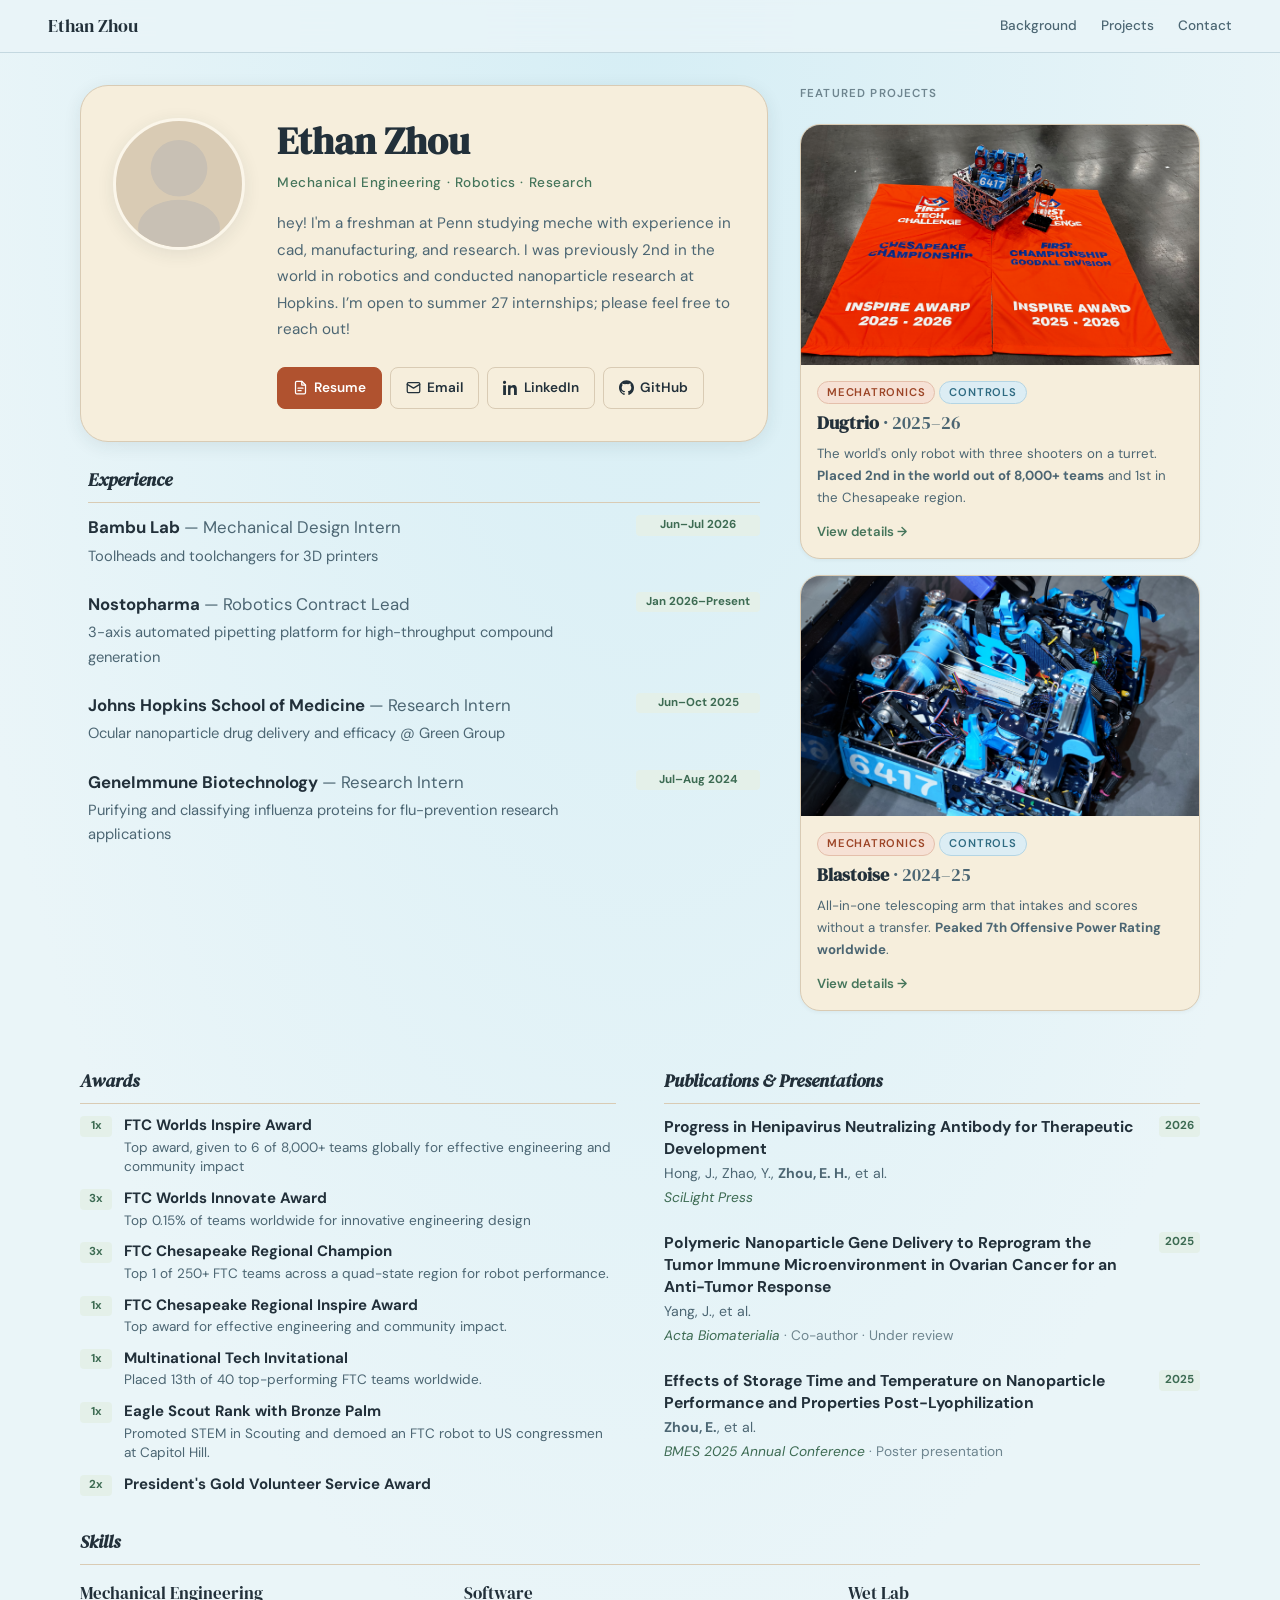
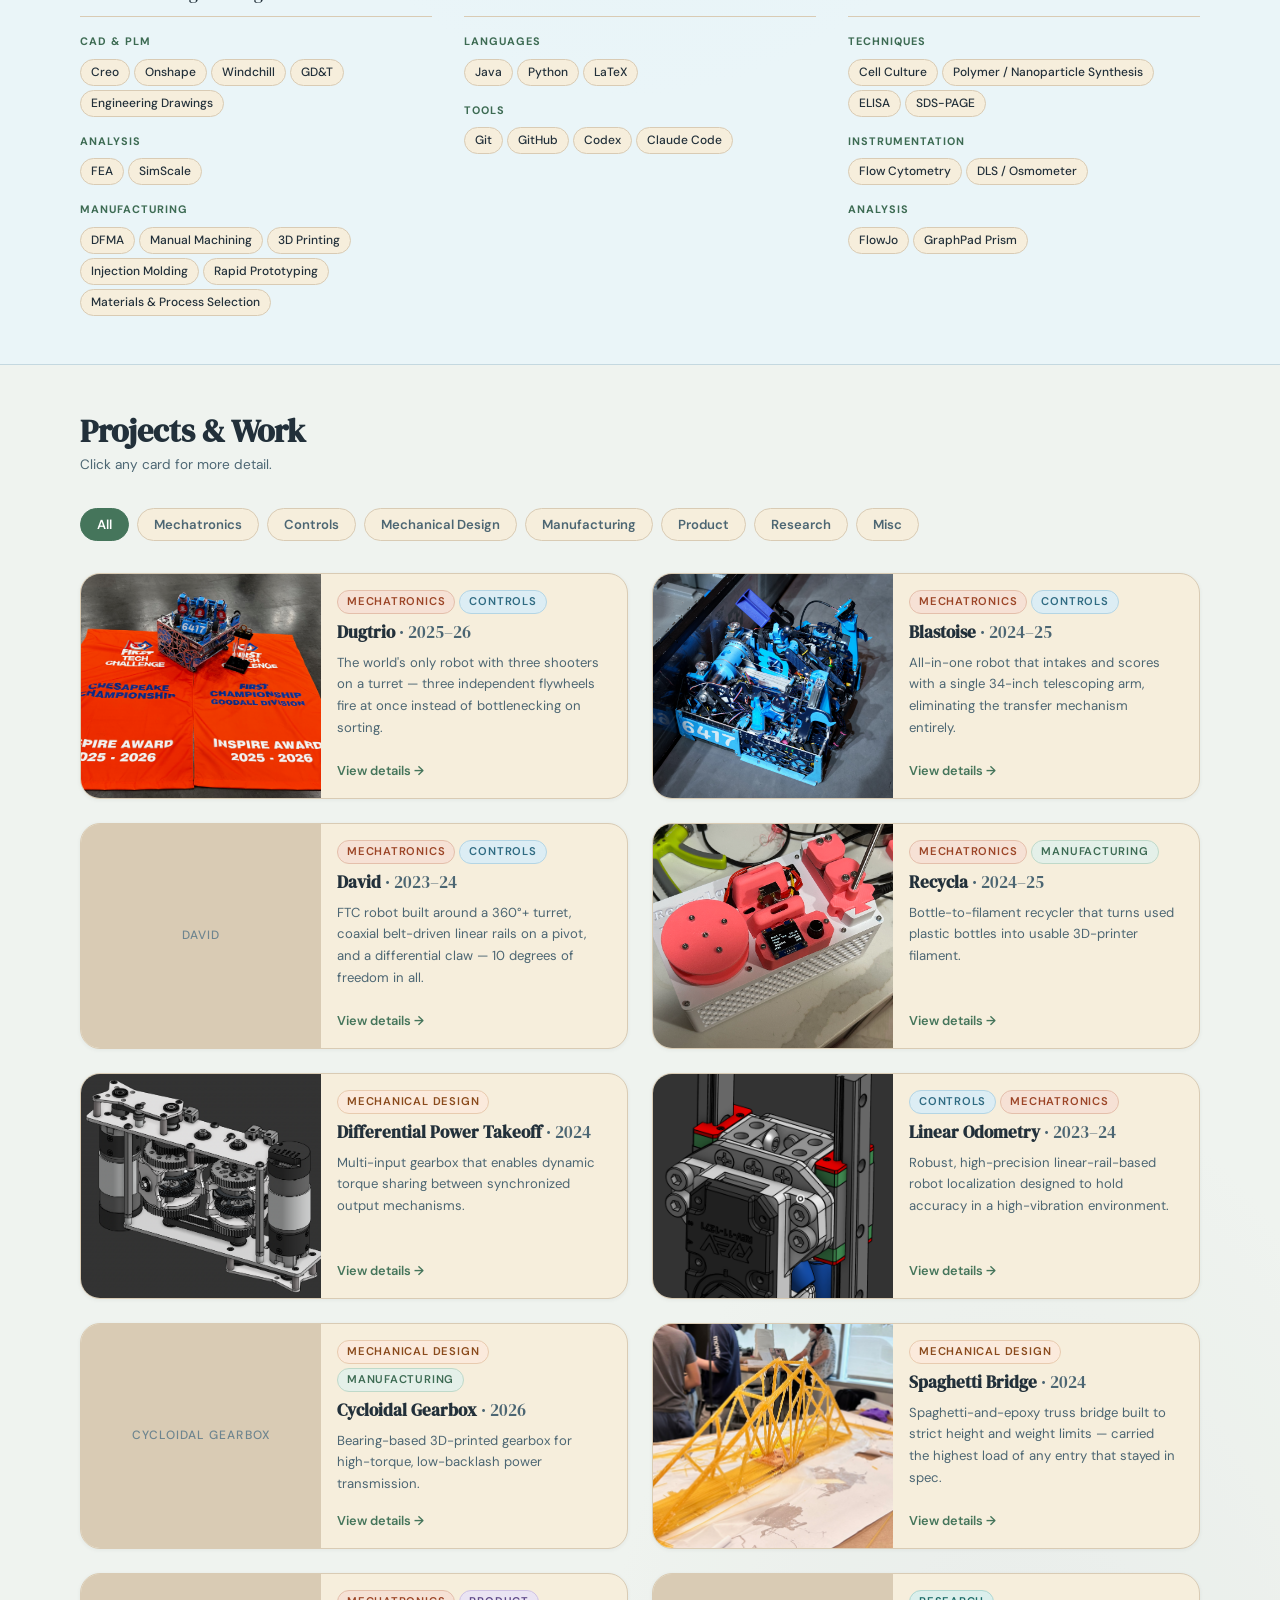
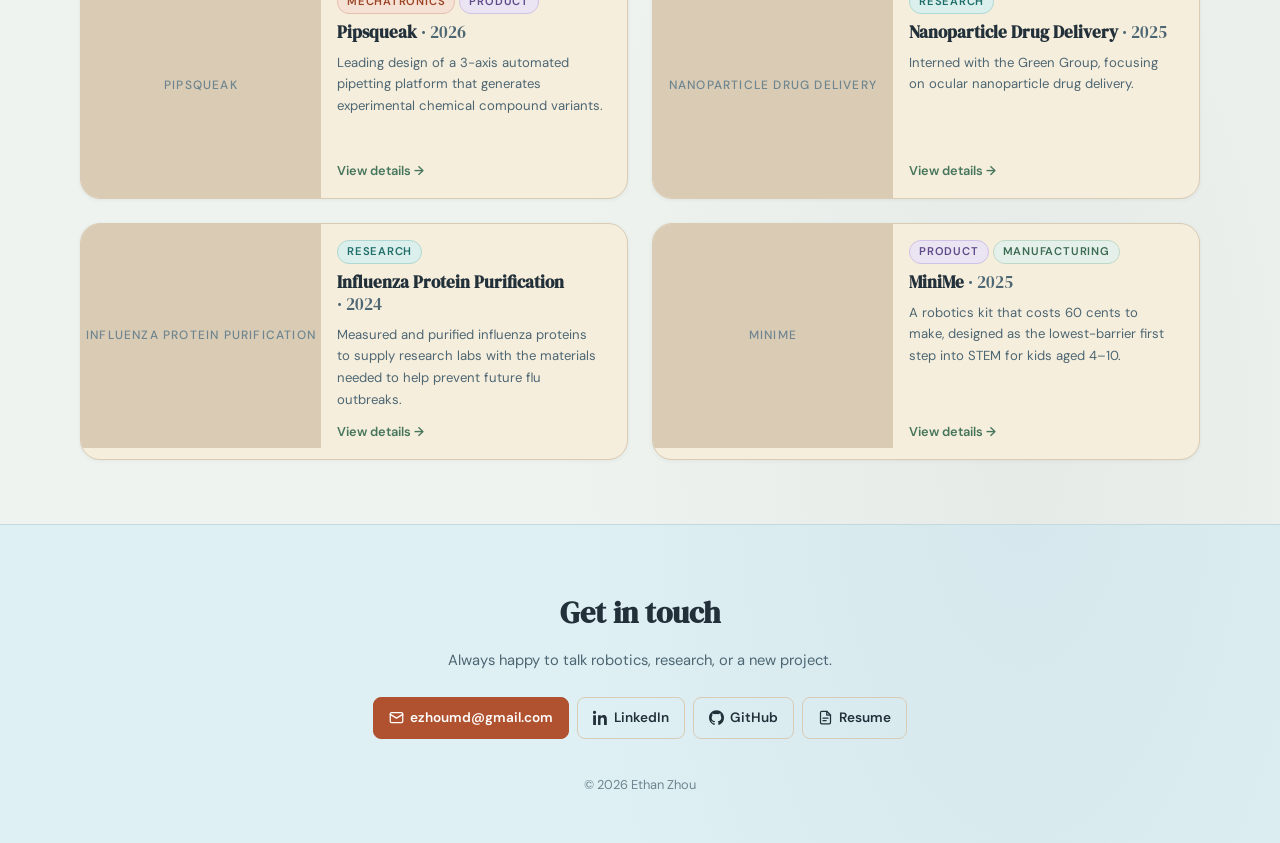
==== index.html @ 9bd72971 "personal description edit" ====
<!DOCTYPE html>
<html lang="en">
<head>
  <meta charset="UTF-8" />
  <meta name="viewport" content="width=device-width, initial-scale=1.0" />
  <title>Ethan Zhou — Portfolio</title>
  <meta name="description" content="Ethan Zhou — mechanical engineering student at the University of Pennsylvania, robotics builder, and biomedical researcher." />
  <link rel="icon" href="data:image/svg+xml,%3Csvg xmlns='http://www.w3.org/2000/svg' viewBox='0 0 64 64'%3E%3Crect width='64' height='64' rx='14' fill='%23B0522F'/%3E%3Ctext x='32' y='44' font-family='Georgia,serif' font-size='34' font-weight='bold' fill='%23F6EEDC' text-anchor='middle'%3EEZ%3C/text%3E%3C/svg%3E" />
  <link rel="preconnect" href="https://fonts.googleapis.com" />
  <link rel="preconnect" href="https://fonts.gstatic.com" crossorigin />
  <link href="https://fonts.googleapis.com/css2?family=DM+Serif+Display:ital@0;1&family=DM+Sans:ital,opsz,wght@0,9..40,300;0,9..40,400;0,9..40,500;0,9..40,600;1,9..40,300&display=swap" rel="stylesheet" />
  <!-- Bump ?v= when you change style.css so browsers don't serve a cached copy -->
  <link rel="stylesheet" href="style.css?v=27" />
</head>
<body>

  <!-- ============================================================
       SITE HEADER — minimal nav strip
  ============================================================ -->
  <header class="site-header">
    <span class="header-name">Ethan Zhou</span>
    <nav class="header-nav" aria-label="Page sections">
      <a href="#background">Background</a>
      <a href="#projects">Projects</a>
      <a href="#contact">Contact</a>
    </nav>
  </header>

  <main>

    <!-- ============================================================
         HERO — two-column: profile card (left) + featured projects (right)
    ============================================================ -->
    <section class="hero" aria-label="Introduction">
      <div class="hero-inner">

        <!-- LEFT: intro rectangle + experience, stacked -->
        <div class="hero-left">

        <aside class="profile-card" aria-label="Profile">

          <!-- Circular photo placeholder -->
          <div class="profile-photo" role="img" aria-label="Profile photo placeholder">
            <svg viewBox="0 0 80 80" fill="none" xmlns="http://www.w3.org/2000/svg" aria-hidden="true">
              <circle cx="40" cy="30" r="18" fill="#C8C0B4"/>
              <ellipse cx="40" cy="68" rx="26" ry="18" fill="#C8C0B4"/>
            </svg>
          </div>

          <div class="profile-text">
            <h1 class="profile-name">Ethan Zhou</h1>
            <p class="profile-subtitle">Mechanical Engineering &middot; Robotics &middot; Research</p>

            <p class="profile-bio">
              hey! I'm a freshman at Penn studying meche with experience in cad, manufacturing, and research. I was previously 2nd in the world in robotics and conducted nanoparticle research at Hopkins. I’m open to summer 27 internships; please feel free to reach out!            </p>

            <div class="profile-actions">
              <a href="https://drive.google.com/file/d/1UGFIzrJO-yFdmoAfzXMEZqvPG4AEAjJo/view?usp=sharing" target="_blank" rel="noopener" class="btn btn-primary"><svg class="btn-icon" viewBox="0 0 24 24" fill="none" stroke="currentColor" stroke-width="2" stroke-linecap="round" stroke-linejoin="round" aria-hidden="true"><path d="M14 2H6a2 2 0 0 0-2 2v16a2 2 0 0 0 2 2h12a2 2 0 0 0 2-2V8z"/><path d="M14 2v6h6"/><path d="M8 13h8M8 17h5"/></svg>Resume</a>
              <a href="mailto:ezhoumd@gmail.com" class="btn btn-outline"><svg class="btn-icon" viewBox="0 0 24 24" fill="none" stroke="currentColor" stroke-width="2" stroke-linecap="round" stroke-linejoin="round" aria-hidden="true"><rect x="2" y="4" width="20" height="16" rx="2"/><path d="m2 7 10 6 10-6"/></svg>Email</a>
              <a href="https://www.linkedin.com/in/ezhoumd/" target="_blank" rel="noopener" class="btn btn-outline"><svg class="btn-icon" viewBox="0 0 24 24" fill="currentColor" aria-hidden="true"><path d="M4.98 3.5A2.5 2.5 0 1 1 0 3.5a2.5 2.5 0 0 1 4.98 0ZM.24 8.25h4.5V24H.24V8.25Zm7.86 0h4.31v2.15h.06c.6-1.14 2.07-2.34 4.26-2.34 4.56 0 5.4 3 5.4 6.9V24h-4.5v-7.9c0-1.88-.03-4.3-2.62-4.3-2.62 0-3.02 2.05-3.02 4.16V24H8.1V8.25Z"/></svg>LinkedIn</a>
              <a href="https://github.com/ezhoumd" target="_blank" rel="noopener" class="btn btn-outline"><svg class="btn-icon" viewBox="0 0 24 24" fill="currentColor" aria-hidden="true"><path d="M12 .5C5.37.5 0 5.87 0 12.5c0 5.3 3.44 9.8 8.21 11.39.6.11.82-.26.82-.58 0-.29-.01-1.05-.02-2.06-3.34.72-4.04-1.61-4.04-1.61-.55-1.39-1.34-1.76-1.34-1.76-1.09-.75.08-.73.08-.73 1.2.09 1.84 1.24 1.84 1.24 1.07 1.83 2.81 1.3 3.5.99.11-.78.42-1.3.76-1.6-2.67-.3-5.47-1.33-5.47-5.93 0-1.31.47-2.38 1.24-3.22-.13-.3-.54-1.52.11-3.18 0 0 1.01-.32 3.3 1.23a11.5 11.5 0 0 1 6.01 0c2.29-1.55 3.3-1.23 3.3-1.23.65 1.66.24 2.88.12 3.18.77.84 1.23 1.91 1.23 3.22 0 4.61-2.8 5.62-5.48 5.92.43.37.81 1.1.81 2.22 0 1.6-.01 2.9-.01 3.29 0 .32.21.7.83.58A12 12 0 0 0 24 12.5C24 5.87 18.63.5 12 .5Z"/></svg>GitHub</a>
            </div>
          </div>

        </aside>

        <!-- Experience sits here so the column isn't left half-empty -->
        <div class="cred-block hero-experience">
          <h3 class="cred-heading">Experience</h3>
          <ul class="exp-list">

            <li>
              <div class="exp-main">
                <h4 class="exp-role"><strong>Bambu Lab</strong> &mdash; Mechanical Design Intern</h4>
                <p class="exp-desc">Toolheads and toolchangers for 3D printers</p>
              </div>
              <span class="cred-year exp-date">Jun&ndash;Jul 2026</span>
            </li>

            <li>
              <div class="exp-main">
                <h4 class="exp-role"><strong>Nostopharma</strong> &mdash; Robotics Contract Lead</h4>
                <p class="exp-desc">3-axis automated pipetting platform for high-throughput compound generation</p>
              </div>
              <span class="cred-year exp-date">Jan 2026&ndash;Present</span>
            </li>

            <li>
              <div class="exp-main">
                <h4 class="exp-role"><strong>Johns Hopkins School of Medicine</strong> &mdash; Research Intern</h4>
                <p class="exp-desc">Ocular nanoparticle drug delivery and efficacy @ Green Group</p>
              </div>
              <span class="cred-year exp-date">Jun&ndash;Oct 2025</span>
            </li>

            <li>
              <div class="exp-main">
                <h4 class="exp-role"><strong>GeneImmune Biotechnology</strong> &mdash; Research Intern</h4>
                <p class="exp-desc">Purifying and classifying influenza proteins for flu-prevention research applications</p>
              </div>
              <span class="cred-year exp-date">Jul&ndash;Aug 2024</span>
            </li>

          </ul>
        </div>

        </div><!-- /hero-left -->

        <!-- RIGHT: two featured projects, stacked -->
        <section class="featured-projects" aria-labelledby="featured-heading">
          <h2 class="section-eyebrow" id="featured-heading">Featured Projects</h2>

          <div class="featured-grid">

            <a class="featured-card" href="dugtrio/">
              <div class="fcard-img-wrap">
                <img src="images/DUGTRIO.png" alt="Dugtrio robot">
              </div>
              <div class="fcard-body">
                <div class="fcard-tags">
                  <span class="tag tag--mechatronics">Mechatronics</span>
                  <span class="tag tag--controls">Controls</span>
                </div>
                <h3 class="fcard-title">Dugtrio <span class="fcard-year">&middot; 2025&ndash;26</span></h3>
                <p class="fcard-desc">The world's only robot with three shooters on a turret. <strong>Placed 2nd in the world out of 8,000+ teams</strong> and 1st in the Chesapeake region.</p>
                <span class="fcard-link">View details &rarr;</span>
              </div>
            </a>

            <a class="featured-card" href="blastoise/">
              <div class="fcard-img-wrap">
                <img src="images/BLASTOISE_MTI.jpg" alt="Blastoise robot">
              </div>
              <div class="fcard-body">
                <div class="fcard-tags">
                  <span class="tag tag--mechatronics">Mechatronics</span>
                  <span class="tag tag--controls">Controls</span>
                </div>
                <h3 class="fcard-title">Blastoise <span class="fcard-year">&middot; 2024&ndash;25</span></h3>
                <p class="fcard-desc">All-in-one telescoping arm that intakes and scores without a transfer. <strong>Peaked 7th Offensive Power Rating worldwide</strong>.</p>
                <span class="fcard-link">View details &rarr;</span>
              </div>
            </a>

          </div><!-- /featured-grid -->
        </section>

      </div><!-- /hero-inner -->
    </section>

    <!-- ============================================================
         CREDENTIALS — education / experience / awards / publications / skills
    ============================================================ -->
    <section class="credentials" id="background" aria-labelledby="background-heading">
      <h2 class="visually-hidden" id="background-heading">Background</h2>

      <div class="credentials-grid">

        <!-- Awards -->
        <div class="cred-block">
          <h3 class="cred-heading">Awards</h3>
          <ul class="award-list">

            <li>
              <span class="cred-year award-count">1x</span>
              <div class="award-main">
                <h4 class="award-name">FTC Worlds Inspire Award</h4>
                <p class="award-desc">Top award, given to 6 of 8,000+ teams globally for effective engineering and community impact</p>
              </div>
            </li>

            <li>
              <span class="cred-year award-count">3x</span>
              <div class="award-main">
                <h4 class="award-name">FTC Worlds Innovate Award</h4>
                <p class="award-desc">Top 0.15% of teams worldwide for innovative engineering design</p>
              </div>
            </li>

            <li>
              <span class="cred-year award-count">3x</span>
              <div class="award-main">
                <h4 class="award-name">FTC Chesapeake Regional Champion</h4>
                <p class="award-desc">Top 1 of 250+ FTC teams across a quad-state region for robot performance.</p>
              </div>
            </li>

            <li>
              <span class="cred-year award-count">1x</span>
              <div class="award-main">
                <h4 class="award-name">FTC Chesapeake Regional Inspire Award</h4>
                <p class="award-desc">Top award for effective engineering and community impact.</p>
              </div>
            </li>

            <li>
              <span class="cred-year award-count">1x</span>
              <div class="award-main">
                <h4 class="award-name">Multinational Tech Invitational</h4>
                <p class="award-desc">Placed 13th of 40 top-performing FTC teams worldwide.</p>
              </div>
            </li>

            <li>
              <span class="cred-year award-count">1x</span>
              <div class="award-main">
                <h4 class="award-name">Eagle Scout Rank with Bronze Palm</h4>
                <p class="award-desc">Promoted STEM in Scouting and demoed an FTC robot to US congressmen at Capitol Hill.</p>
              </div>
            </li>

            <li>
              <span class="cred-year award-count">2x</span>
              <div class="award-main">
                <h4 class="award-name">President's Gold Volunteer Service Award</h4>
              </div>
            </li>

          </ul>
        </div>

        <!-- Publications
             ↓↓↓ To link a publication, paste your Google Drive (or DOI) URL
             inside the quotes of that item's data-link="" attribute. The title
             becomes the link. Leave it empty and it renders as plain text. ↓↓↓ -->
        <div class="cred-block">
          <h3 class="cred-heading">Publications &amp; Presentations</h3>
          <ul class="pub-list">

            <li data-link="">
              <div class="pub-main">
                <h4 class="pub-title">Progress in Henipavirus Neutralizing Antibody for Therapeutic Development</h4>
                <p class="pub-authors">Hong, J., Zhao, Y., <strong>Zhou, E. H.</strong>, et al.</p>
                <p class="pub-venue">SciLight Press</p>
              </div>
              <span class="cred-year pub-date">2026</span>
            </li>

            <li data-link="">
              <div class="pub-main">
                <h4 class="pub-title">Polymeric Nanoparticle Gene Delivery to Reprogram the Tumor Immune Microenvironment in Ovarian Cancer for an Anti-Tumor Response</h4>
                <p class="pub-authors">Yang, J., et al.</p>
                <p class="pub-venue">Acta Biomaterialia <span class="pub-status">&middot; Co-author &middot; Under review</span></p>
              </div>
              <span class="cred-year pub-date">2025</span>
            </li>

            <li data-link="">
              <div class="pub-main">
                <h4 class="pub-title">Effects of Storage Time and Temperature on Nanoparticle Performance and Properties Post-Lyophilization</h4>
                <p class="pub-authors"><strong>Zhou, E.</strong>, et al.</p>
                <p class="pub-venue">BMES 2025 Annual Conference <span class="pub-status">&middot; Poster presentation</span></p>
              </div>
              <span class="cred-year pub-date">2025</span>
            </li>

          </ul>
        </div>

      </div><!-- /credentials-grid -->

      <!-- Skills — full-width band so each domain gets room for subsections -->
      <div class="skills-block">
        <h3 class="cred-heading">Skills</h3>

        <div class="skills-domains">

          <div class="skill-domain">
            <span class="skill-domain-label">Mechanical Engineering</span>

            <div class="skill-sub">
              <span class="skill-sub-label">CAD &amp; PLM</span>
              <div class="skill-chips">
                <span class="chip">Creo</span>
                <span class="chip">Onshape</span>
                <span class="chip">Windchill</span>
                <span class="chip">GD&amp;T</span>
                <span class="chip">Engineering Drawings</span>
              </div>
            </div>

            <div class="skill-sub">
              <span class="skill-sub-label">Analysis</span>
              <div class="skill-chips">
                <span class="chip">FEA</span>
                <span class="chip">SimScale</span>
              </div>
            </div>

            <div class="skill-sub">
              <span class="skill-sub-label">Manufacturing</span>
              <div class="skill-chips">
                <span class="chip">DFMA</span>
                <span class="chip">Manual Machining</span>
                <span class="chip">3D Printing</span>
                <span class="chip">Injection Molding</span>
                <span class="chip">Rapid Prototyping</span>
                <span class="chip">Materials &amp; Process Selection</span>
              </div>
            </div>
          </div>

          <div class="skill-domain">
            <span class="skill-domain-label">Software</span>

            <div class="skill-sub">
              <span class="skill-sub-label">Languages</span>
              <div class="skill-chips">
                <span class="chip">Java</span>
                <span class="chip">Python</span>
                <span class="chip">LaTeX</span>
              </div>
            </div>

            <div class="skill-sub">
              <span class="skill-sub-label">Tools</span>
              <div class="skill-chips">
                <span class="chip">Git</span>
                <span class="chip">GitHub</span>
                <span class="chip">Codex</span>
                <span class="chip">Claude Code</span>
              </div>
            </div>
          </div>

          <div class="skill-domain">
            <span class="skill-domain-label">Wet Lab</span>

            <div class="skill-sub">
              <span class="skill-sub-label">Techniques</span>
              <div class="skill-chips">
                <span class="chip">Cell Culture</span>
                <span class="chip">Polymer / Nanoparticle Synthesis</span>
                <span class="chip">ELISA</span>
                <span class="chip">SDS-PAGE</span>
              </div>
            </div>

            <div class="skill-sub">
              <span class="skill-sub-label">Instrumentation</span>
              <div class="skill-chips">
                <span class="chip">Flow Cytometry</span>
                <span class="chip">DLS / Osmometer</span>
              </div>
            </div>

            <div class="skill-sub">
              <span class="skill-sub-label">Analysis</span>
              <div class="skill-chips">
                <span class="chip">FlowJo</span>
                <span class="chip">GraphPad Prism</span>
              </div>
            </div>
          </div>

        </div>
      </div>
    </section>

    <!-- ============================================================
         PROJECTS SECTION — filterable grid; each card opens a modal
    ============================================================ -->
    <section class="projects-section" id="projects" aria-labelledby="projects-heading">
      <div class="projects-header">
        <div>
          <h2 class="section-title" id="projects-heading">Projects &amp; Work</h2>
          <p class="section-sub">Click any card for more detail.</p>
        </div>

      </div>

      <!-- Filter pills — all categories visible in one line -->
      <div class="filter-bar" id="filter-bar" role="group" aria-label="Filter projects by category">
        <button type="button" class="filter-pill is-active" data-filter="all">All</button>
        <button type="button" class="filter-pill" data-filter="mechatronics">Mechatronics</button>
        <button type="button" class="filter-pill" data-filter="controls">Controls</button>
        <button type="button" class="filter-pill" data-filter="mechanical">Mechanical Design</button>
        <button type="button" class="filter-pill" data-filter="manufacturing">Manufacturing</button>
        <button type="button" class="filter-pill" data-filter="product">Product</button>
        <button type="button" class="filter-pill" data-filter="research">Research</button>
        <button type="button" class="filter-pill" data-filter="misc">Misc</button>
      </div>

      <!-- Project card grid — cards are generated from the PROJECTS
           config in the script below, so links live in one place. -->
      <div class="projects-grid" id="projects-grid"></div>

      <!-- Empty state (shown when filter has no results) -->
      <p class="projects-empty" id="projects-empty" hidden>No projects in this category yet.</p>

    </section>

  </main>

  <!-- ============================================================
       SITE FOOTER — doubles as the Contact target
  ============================================================ -->
  <footer class="site-footer" id="contact">
    <div class="footer-inner">
      <h2 class="footer-heading">Get in touch</h2>
      <p class="footer-note">Always happy to talk robotics, research, or a new project.</p>

      <div class="footer-links">
        <a href="mailto:ezhoumd@gmail.com" class="btn btn-primary"><svg class="btn-icon" viewBox="0 0 24 24" fill="none" stroke="currentColor" stroke-width="2" stroke-linecap="round" stroke-linejoin="round" aria-hidden="true"><rect x="2" y="4" width="20" height="16" rx="2"/><path d="m2 7 10 6 10-6"/></svg>ezhoumd@gmail.com</a>
        <a href="https://www.linkedin.com/in/ezhoumd/" target="_blank" rel="noopener" class="btn btn-outline"><svg class="btn-icon" viewBox="0 0 24 24" fill="currentColor" aria-hidden="true"><path d="M4.98 3.5A2.5 2.5 0 1 1 0 3.5a2.5 2.5 0 0 1 4.98 0ZM.24 8.25h4.5V24H.24V8.25Zm7.86 0h4.31v2.15h.06c.6-1.14 2.07-2.34 4.26-2.34 4.56 0 5.4 3 5.4 6.9V24h-4.5v-7.9c0-1.88-.03-4.3-2.62-4.3-2.62 0-3.02 2.05-3.02 4.16V24H8.1V8.25Z"/></svg>LinkedIn</a>
        <a href="https://github.com/ezhoumd" target="_blank" rel="noopener" class="btn btn-outline"><svg class="btn-icon" viewBox="0 0 24 24" fill="currentColor" aria-hidden="true"><path d="M12 .5C5.37.5 0 5.87 0 12.5c0 5.3 3.44 9.8 8.21 11.39.6.11.82-.26.82-.58 0-.29-.01-1.05-.02-2.06-3.34.72-4.04-1.61-4.04-1.61-.55-1.39-1.34-1.76-1.34-1.76-1.09-.75.08-.73.08-.73 1.2.09 1.84 1.24 1.84 1.24 1.07 1.83 2.81 1.3 3.5.99.11-.78.42-1.3.76-1.6-2.67-.3-5.47-1.33-5.47-5.93 0-1.31.47-2.38 1.24-3.22-.13-.3-.54-1.52.11-3.18 0 0 1.01-.32 3.3 1.23a11.5 11.5 0 0 1 6.01 0c2.29-1.55 3.3-1.23 3.3-1.23.65 1.66.24 2.88.12 3.18.77.84 1.23 1.91 1.23 3.22 0 4.61-2.8 5.62-5.48 5.92.43.37.81 1.1.81 2.22 0 1.6-.01 2.9-.01 3.29 0 .32.21.7.83.58A12 12 0 0 0 24 12.5C24 5.87 18.63.5 12 .5Z"/></svg>GitHub</a>
        <a href="https://drive.google.com/file/d/1UGFIzrJO-yFdmoAfzXMEZqvPG4AEAjJo/view?usp=sharing" target="_blank" rel="noopener" class="btn btn-outline"><svg class="btn-icon" viewBox="0 0 24 24" fill="none" stroke="currentColor" stroke-width="2" stroke-linecap="round" stroke-linejoin="round" aria-hidden="true"><path d="M14 2H6a2 2 0 0 0-2 2v16a2 2 0 0 0 2 2h12a2 2 0 0 0 2-2V8z"/><path d="M14 2v6h6"/><path d="M8 13h8M8 17h5"/></svg>Resume</a>
      </div>

      <p class="footer-copy">&copy; <span id="year"></span> Ethan Zhou</p>
    </div>
  </footer>

  <script src="projects.js"></script>
  <script>
  // PROJECTS lives in projects.js so build.js can share it.

  /* ================================================================
     Everything below is wiring — no need to edit.
  ================================================================ */

  // --- Auto-update copyright year ---
  document.getElementById('year').textContent = new Date().getFullYear();

  // --- Build the project grid from PROJECTS ---
  const grid = document.getElementById('projects-grid');

  grid.innerHTML = PROJECTS.map(p => `
    <a class="project-card" href="${p.id}/" data-category="${p.cats.join(' ')}">
      <div class="pcard-img-wrap">
        ${p.img
          ? `<img src="${p.img}" alt="${p.title}">`
          : `<div class="img-placeholder"><span class="img-placeholder-label">${p.title}</span></div>`}
      </div>
      <div class="pcard-body">
        <div class="pcard-tags">
          ${p.tags.map(([label, cls]) => `<span class="tag tag--${cls}">${label}</span>`).join('')}
        </div>
        <h3 class="pcard-title">${p.title}${p.year ? ` <span class="pcard-year">· ${p.year}</span>` : ''}</h3>
        <p class="pcard-desc">${p.blurb || p.summary}</p>
        <span class="pcard-link">View details →</span>
      </div>
    </a>
  `).join('');

  // --- Project filter pills (a card can sit in several categories) ---
  const filterBar = document.getElementById('filter-bar');
  const empty     = document.getElementById('projects-empty');

  function applyFilter(val) {
    let visible = 0;

    document.querySelectorAll('.project-card').forEach(card => {
      const cats = (card.dataset.category || '').split(/\s+/);
      const matches = val === 'all' || cats.includes(val);
      card.hidden = !matches;
      if (matches) visible++;
    });

    empty.hidden = visible > 0;

    filterBar.querySelectorAll('.filter-pill').forEach(btn => {
      const on = btn.dataset.filter === val;
      btn.classList.toggle('is-active', on);
      btn.setAttribute('aria-pressed', on);
    });
  }

  filterBar.addEventListener('click', e => {
    const btn = e.target.closest('.filter-pill');
    if (btn) applyFilter(btn.dataset.filter);
  });

  applyFilter('all');

  // --- Publication links: the title becomes a link once data-link is filled ---
  document.querySelectorAll('.pub-list li[data-link]').forEach(li => {
    const url = (li.dataset.link || '').trim();
    if (!url) return;

    const title = li.querySelector('.pub-title');
    if (!title) return;

    const a = document.createElement('a');
    a.href = url;
    a.target = '_blank';
    a.rel = 'noopener';
    a.className = 'pub-link';
    a.innerHTML = title.innerHTML + ' <span class="pub-arrow">↗</span>';

    title.innerHTML = '';
    title.appendChild(a);
  });
  </script>

</body>
</html>
---- style.css ----
/* ================================================================
   PERSONAL PORTFOLIO — style.css
   
   Design tokens, then component styles in page order:
   1. Reset & base
   2. Tokens (colors, type, space)
   3. Utility
   4. Header
   5. Hero (intro rectangle + stacked featured)
   6. Credentials row
   7. Skills block
   8. Projects section
   9. Footer
   10. Responsive
================================================================ */


/* ================================================================
   1. RESET & BASE
================================================================ */
*, *::before, *::after {
  box-sizing: border-box;
  margin: 0;
  padding: 0;
}

html {
  font-size: 16px;
  scroll-behavior: smooth;
  -webkit-font-smoothing: antialiased;
  -moz-osx-font-smoothing: grayscale;
}

body {
  font-family: var(--font-sans);
  /* Soft radial gradient: slightly richer blue at center-top, fading to a cooler edge */
  background-color: var(--page);
  background-image:
    radial-gradient(ellipse 80% 60% at 50% 0%, #D6EEF5 0%, transparent 70%),
    radial-gradient(ellipse 60% 40% at 80% 90%, #DDE8ED 0%, transparent 60%);
  color: var(--text);
  line-height: 1.6;
  min-height: 100vh;
}

img {
  display: block;
  max-width: 100%;
}

ul {
  list-style: none;
}

a {
  color: inherit;
  text-decoration: none;
}


/* ================================================================
   2. DESIGN TOKENS
================================================================ */
:root {
  /* --- Palette --- */
  --page:        #EAF5F8;   /* light sky-blue page background */
  --card:        #F6EEDC;   /* warm cream cards */
  --card-soft:   #FBF6EA;   /* softer cream — hover / inner surfaces */
  --border:      #D9CBB4;   /* muted warm border */
  --border-blue: #C4D8E0;   /* muted blue-gray border for page-level dividers */

  /* Text — deepened so body copy clears WCAG AA on both page and card */
  --text:        #22303A;   /* primary text — 12.2:1 on page */
  --muted:       #4C6673;   /* secondary text — 5.5:1 on page, 5.3:1 on card */
  --muted-light: #6E858F;   /* labels, placeholders — 3.5:1 */

  /* Sage — accents. `sage` is for fills, `sage-dark` for text on pale fills. */
  --sage:        #45755B;   /* fill (white text passes at 5.3:1) */
  --sage-pale:   #E4F0E9;   /* pale fill behind sage text */
  --sage-dark:   #3D6B53;   /* text on sage-pale — 5.2:1 */

  /* Clay — primary buttons and badges */
  --clay:        #B0522F;   /* fill (white text passes at 5.1:1) */
  --clay-dark:   #90411F;   /* hover */
  --clay-pale:   #F6E1D5;   /* pale fill behind clay text */
  --clay-text:   #9C4527;   /* text on clay-pale — 5.1:1 */

  /* Sky — secondary accent */
  --sky:         #7FB4C8;
  --sky-pale:    #DCEDF4;   /* pale fill behind sky text */
  --sky-dark:    #2F6B82;   /* text on sky-pale — 4.9:1 */

  /* --- Typography --- */
  --font-display: 'DM Serif Display', Georgia, serif;
  --font-sans:    'DM Sans', system-ui, sans-serif;

  /* --- Space scale --- */
  --s1:  4px;
  --s2:  8px;
  --s3:  12px;
  --s4:  16px;
  --s5:  24px;
  --s6:  32px;
  --s7:  48px;
  --s8:  64px;
  --s9:  96px;

  /* --- Layout --- */
  --max-width:    1120px;
  --page-gutter:  clamp(16px, 4vw, 48px);

  /* --- Shape --- */
  --radius-sm:  8px;
  --radius-md:  14px;
  --radius-lg:  20px;
  --radius-xl:  28px;

  /* --- Shadow (warm-tinted — avoids cold blue shadows on cream cards) --- */
  --shadow-sm:  0 1px 4px rgba(38, 50, 56, 0.06);
  --shadow-md:  0 4px 18px rgba(38, 50, 56, 0.09);
  --shadow-lg:  0 8px 36px rgba(38, 50, 56, 0.12);
  --shadow-warm: 0 4px 20px rgba(199, 101, 62, 0.10); /* clay-tinted for card hover */

  /* --- Transition --- */
  --ease: 0.22s ease;
}


/* ================================================================
   3. UTILITY
================================================================ */

/* Visually hidden but accessible to screen readers */
.visually-hidden {
  position: absolute;
  width: 1px;
  height: 1px;
  padding: 0;
  margin: -1px;
  overflow: hidden;
  clip: rect(0,0,0,0);
  white-space: nowrap;
  border: 0;
}

/* Shared image placeholder block */
.img-placeholder {
  width: 100%;
  height: 100%;
  background: var(--border);
  display: flex;
  align-items: center;
  justify-content: center;
}

/* Real project images fill their fixed-height wrappers cleanly */
.fcard-img-wrap img,
.pcard-img-wrap img,
.modal-media img {
  width: 100%;
  height: 100%;
  object-fit: cover;
  transition: transform 0.4s ease;
}

.featured-card:hover .fcard-img-wrap img,
.project-card:hover .pcard-img-wrap img {
  transform: scale(1.04);
}

.img-placeholder-label {
  font-size: 0.75rem;
  font-weight: 500;
  color: var(--muted-light);
  text-transform: uppercase;
  letter-spacing: 0.1em;
}

/* Base tag style */
.tag {
  display: inline-block;
  font-size: 0.7rem;
  font-weight: 600;
  text-transform: uppercase;
  letter-spacing: 0.07em;
  padding: 2px 9px;
  border-radius: 20px;
  border: 1px solid transparent;
  background: var(--sage-pale);
  color: var(--sage-dark);
}

/* Category tag colors. Pale fills sit very close to the cream card in
   luminance, so each carries a matching border to stay legible as a chip.
   Every pairing below clears 4.9:1 text contrast. */
.tag--mechatronics  { background: var(--clay-pale); color: var(--clay-text); border-color: #E4BFAB; }
.tag--controls      { background: var(--sky-pale);  color: var(--sky-dark);  border-color: #B4D5E4; }
.tag--mechanical    { background: #FBEADC;          color: #8A4A1C;          border-color: #E8CBAF; }
.tag--manufacturing { background: var(--sage-pale); color: var(--sage-dark); border-color: #BFD9C9; }
.tag--product       { background: #EAE4F3;          color: #5F4A8A;          border-color: #CFC2E4; }
.tag--research      { background: #DBEFEC;          color: #1F6E6A;          border-color: #AFD8D2; }
.tag--misc          { background: #E6ECEF;          color: #55666E;          border-color: #C7D4DA; }

/* --- Buttons --- */
.btn-icon {
  width: 15px;
  height: 15px;
  flex-shrink: 0;
}

.btn {
  display: inline-flex;
  align-items: center;
  justify-content: center;
  gap: 6px;
  font-family: var(--font-sans);
  font-size: 0.85rem;
  font-weight: 600;
  padding: 9px 15px;
  border-radius: var(--radius-sm);
  border: 1.5px solid transparent;
  cursor: pointer;
  white-space: nowrap;
  transition: background var(--ease), color var(--ease), border-color var(--ease),
              transform var(--ease), box-shadow var(--ease);
  text-decoration: none;
}

/* Primary: warm clay/orange */
.btn-primary {
  background: var(--clay);
  color: #fff;
  border-color: var(--clay);
}

.btn-primary:hover,
.btn-primary:focus-visible {
  background: var(--clay-dark);
  border-color: var(--clay-dark);
  box-shadow: 0 4px 14px rgba(199, 101, 62, 0.28);
  transform: translateY(-1px);
}

/* Outline: cream border, hovers to card-soft with sage text */
.btn-outline {
  background: transparent;
  color: var(--text);
  border-color: var(--border);
}

.btn-outline:hover,
.btn-outline:focus-visible {
  background: var(--card-soft);
  border-color: var(--sage);
  color: var(--sage-dark);
  transform: translateY(-1px);
}

/* Accessibility focus ring */
:focus-visible {
  outline: 2px solid var(--sage);
  outline-offset: 3px;
  border-radius: 4px;
}


/* ================================================================
   4. SITE HEADER
================================================================ */

/* Frosted header — picks up the page's blue, not cream */
.site-header {
  position: sticky;
  top: 0;
  z-index: 100;
  background: rgba(234, 245, 248, 0.82);
  backdrop-filter: blur(14px);
  -webkit-backdrop-filter: blur(14px);
  border-bottom: 1px solid var(--border-blue);
  padding: var(--s3) var(--page-gutter);
  display: flex;
  align-items: center;
  justify-content: space-between;
  gap: var(--s5);
}

.header-name {
  font-family: var(--font-display);
  font-size: 1.1rem;
  color: var(--text);
  white-space: nowrap;
}

.header-nav {
  display: flex;
  gap: var(--s5);
  flex-wrap: wrap;
}

.header-nav a {
  font-size: 0.85rem;
  font-weight: 500;
  color: var(--muted);
  transition: color var(--ease);
}

.header-nav a:hover {
  color: var(--sage);
}


/* ================================================================
   5. HERO — two-column layout
================================================================ */

.hero {
  padding: var(--s6) var(--page-gutter) var(--s5);
}

.hero-inner {
  max-width: var(--max-width);
  margin: 0 auto;
  display: grid;
  grid-template-columns: minmax(0, 1fr) 400px;
  gap: var(--s6);
  align-items: start;
}

/* Left column: intro rectangle with Experience beneath it, so the column
   fills instead of leaving a tall gap next to the featured stack. */
.hero-left {
  display: flex;
  flex-direction: column;
  gap: var(--s5);
  min-width: 0;
}

.hero-experience {
  padding: 0 var(--s2);
}

/* Experience entries: company + role lead, date pushed to the right so the
   role is what the eye lands on first. */
.exp-list {
  display: flex;
  flex-direction: column;
  gap: var(--s5);
}

.exp-list li {
  display: flex;
  align-items: flex-start;
  justify-content: space-between;
  gap: var(--s4);
}

.exp-main {
  min-width: 0;
}

.exp-role {
  font-size: 1.05rem;
  font-weight: 400;
  color: var(--muted);
  line-height: 1.45;
}

.exp-role strong {
  font-weight: 700;
  color: var(--text);
}

.exp-desc {
  margin-top: var(--s1);
  font-size: 0.92rem;
  color: var(--muted);
  line-height: 1.65;
  max-width: 58ch;
}

.exp-date {
  flex-shrink: 0;
  min-width: 124px;
  text-align: center;
}

/* --- Intro rectangle (left) — wide and flat, photo beside the text --- */
.profile-card {
  background: var(--card);
  border: 1px solid var(--border);
  border-radius: var(--radius-xl);
  padding: var(--s6);
  display: flex;
  flex-direction: row;
  align-items: flex-start;
  text-align: left;
  gap: var(--s6);
  box-shadow: var(--shadow-md);
}

.profile-text {
  display: flex;
  flex-direction: column;
  gap: var(--s2);
  min-width: 0;
}

/* Circular profile photo placeholder */
.profile-photo {
  width: 132px;
  height: 132px;
  border-radius: 50%;
  overflow: hidden;
  background: var(--border);
  border: 3px solid var(--card-soft);
  box-shadow: var(--shadow-md);
  flex-shrink: 0;
}

.profile-photo svg {
  width: 100%;
  height: 100%;
}

.profile-name {
  font-family: var(--font-display);
  font-size: 2.4rem;
  line-height: 1.2;
  color: var(--text);
}

.profile-subtitle {
  font-size: 0.85rem;
  font-weight: 500;
  color: var(--sage);
  letter-spacing: 0.04em;
}

.profile-bio {
  font-size: 0.95rem;
  color: var(--muted);
  line-height: 1.75;
  margin-top: var(--s2);
  max-width: 62ch;
}

.profile-actions {
  display: flex;
  flex-wrap: wrap;
  gap: var(--s2);
  justify-content: flex-start;
  margin-top: var(--s4);
}


/* --- Featured Projects (right) --- */
.featured-projects {
  display: flex;
  flex-direction: column;
  gap: var(--s4);
}

.section-eyebrow {
  font-size: 0.72rem;
  font-weight: 600;
  text-transform: uppercase;
  letter-spacing: 0.1em;
  color: var(--muted-light);
  margin-bottom: var(--s1);
}

.featured-grid {
  display: flex;
  flex-direction: column;
  gap: var(--s4);
}

/* Shared featured card styles — cream on blue background */
.featured-card {
  background: var(--card);
  border: 1px solid var(--border);
  border-radius: var(--radius-lg);
  overflow: hidden;
  box-shadow: var(--shadow-sm);
  display: flex;
  flex-direction: column;
  cursor: pointer;
  transition: box-shadow var(--ease), transform var(--ease), border-color var(--ease), background var(--ease);
}

.featured-card:hover,
.featured-card:focus-visible {
  box-shadow: var(--shadow-warm);
  transform: scale(1.01);
  border-color: var(--sage);
  background: var(--card-soft);
}

.fcard-img-wrap {
  height:240px;
  overflow: hidden;
}

.fcard-img-wrap {
  position: relative;
  height: 240px;
  overflow: hidden;
}

.fcard-img-wrap .img-placeholder {
  transition: transform 0.3s ease;
}

.featured-card:hover .fcard-img-wrap .img-placeholder {
  transform: scale(1.01);
}

.fcard-body {
  padding: var(--s4) var(--s4) var(--s4);
  display: flex;
  flex-direction: column;
  gap: var(--s2);
  flex: 1;
}

.fcard-tags {
  display: flex;
  gap: var(--s1);
  flex-wrap: wrap;
}

.fcard-title {
  font-family: var(--font-display);
  font-size: 1.1rem;
  color: var(--text);
  line-height: 1.3;
}

.fcard-desc {
  font-size: 0.83rem;
  color: var(--muted);
  line-height: 1.65;
  flex: 1;
}

.fcard-link {
  font-size: 0.82rem;
  font-weight: 600;
  color: var(--sage);
  margin-top: var(--s1);
  display: inline-block;
  transition: color var(--ease);
}

.fcard-link:hover {
  color: var(--clay);
}


/* ================================================================
   7. CREDENTIALS SECTION
   Compact four-column row — always visible, never hidden
================================================================ */

.credentials {
  padding: var(--s6) var(--page-gutter) var(--s7);
}

.credentials-grid {
  max-width: var(--max-width);
  margin: 0 auto;
  display: grid;
  grid-template-columns: repeat(2, 1fr);
  gap: var(--s7);
  align-items: start;
}

.cred-heading {
  font-family: var(--font-display);
  font-size: 1.12rem;
  font-style: italic;
  color: var(--text);
  margin-bottom: var(--s3);
  padding-bottom: var(--s2);
  border-bottom: 1.5px solid var(--border);
}

/* Second heading stacked inside one credentials column */
.cred-heading--stacked {
  margin-top: var(--s5);
}

.cred-list {
  display: flex;
  flex-direction: column;
  gap: var(--s3);
  font-size: 0.92rem;
}

.cred-list li {
  display: flex;
  gap: var(--s2);
  align-items: baseline;
  font-size: 0.83rem;
}

/* Small year badge using sage accent */
.cred-year {
  font-size: 0.72rem;
  font-weight: 700;
  color: var(--sage-dark);
  background: var(--sage-pale);
  padding: 1px 6px;
  border-radius: 4px;
  white-space: nowrap;
  flex-shrink: 0;
}

.cred-text {
  color: var(--muted);
  line-height: 1.5;
}

/* Award / publication names sit dark against the muted description,
   the same treatment company names get in Experience. */
.cred-text strong {
  font-weight: 700;
  color: var(--text);
}

.cred-link {
  color: var(--muted);
  line-height: 1.5;
  transition: color var(--ease);
}

.cred-link:hover {
  color: var(--sage-dark);
}

/* Awards: count pill on the left, name beside it, description as plain text
   underneath. Fixed pill width keeps every name on a common left edge, which
   lines the column up with Publications alongside it. */
.award-list {
  display: flex;
  flex-direction: column;
  gap: var(--s3);
}

.award-list li {
  display: flex;
  align-items: flex-start;
  gap: var(--s3);
}

.award-count {
  flex-shrink: 0;
  min-width: 32px;
  text-align: center;
}

.award-main {
  min-width: 0;
}

.award-name {
  font-size: 0.94rem;
  font-weight: 700;
  color: var(--text);
  line-height: 1.3;
}

.award-desc {
  margin-top: 2px;
  font-size: 0.85rem;
  color: var(--muted);
  line-height: 1.45;
}

/* Publications: title leads (dark), authors beneath (muted), venue on its
   own line in the sage accent so the place of publication stays scannable. */
.pub-list {
  display: flex;
  flex-direction: column;
  gap: var(--s5);
}

.pub-list li {
  display: flex;
  align-items: flex-start;
  justify-content: space-between;
  gap: var(--s4);
}

.pub-main {
  min-width: 0;
}

.pub-title {
  font-size: 0.98rem;
  font-weight: 700;
  color: var(--text);
  line-height: 1.4;
}

.pub-authors {
  margin-top: 3px;
  font-size: 0.88rem;
  color: var(--muted);
  line-height: 1.5;
}

.pub-venue {
  margin-top: var(--s1);
  font-size: 0.86rem;
  font-style: italic;
  color: var(--sage-dark);
  line-height: 1.45;
}

.pub-status {
  font-style: normal;
  color: var(--muted-light);
}

.pub-date {
  flex-shrink: 0;
}

/* Publication entry that has a link pasted in — gets a subtle arrow cue */
.pub-link {
  color: inherit;
  text-decoration: underline;
  text-decoration-color: var(--border);
  text-underline-offset: 3px;
  transition: color var(--ease), text-decoration-color var(--ease);
}

.pub-link:hover {
  color: var(--sage-dark);
  text-decoration-color: var(--sage);
}

.pub-arrow {
  color: var(--sage);
  font-weight: 700;
  white-space: nowrap;
}

/* Skills area */
.skills-area {
  display: flex;
  flex-direction: column;
  gap: var(--s3);
}

.skill-group-label {
  display: block;
  font-size: 0.7rem;
  font-weight: 600;
  text-transform: uppercase;
  letter-spacing: 0.08em;
  color: var(--muted-light);
  margin-bottom: var(--s2);
}

.skill-chips {
  display: flex;
  flex-wrap: wrap;
  gap: var(--s1);
}

/* Skill chips: cream on blue-page background — warmer than surroundings */
.chip {
  font-size: 0.75rem;
  font-weight: 500;
  padding: 3px 10px;
  background: var(--card);
  border: 1px solid var(--border);
  border-radius: 20px;
  color: var(--text);
  cursor: default;
}

/* Contact list in credentials */
.contact-list li {
  font-size: 0.85rem;
}

.contact-list a {
  display: inline-flex;
  align-items: center;
  gap: var(--s2);
  transition: color var(--ease);
}

.contact-list a:hover {
  color: var(--sage-dark);
}


/* ================================================================
   7b. SKILLS BLOCK — full-width band, domains with subsections
================================================================ */

.skills-block {
  max-width: var(--max-width);
  margin: var(--s6) auto 0;
}

.skills-domains {
  display: grid;
  grid-template-columns: repeat(3, 1fr);
  gap: var(--s6);
  margin-top: var(--s4);
}

.skill-domain {
  display: flex;
  flex-direction: column;
  gap: var(--s4);
}

.skill-domain-label {
  font-family: var(--font-display);
  font-size: 1.05rem;
  color: var(--text);
  padding-bottom: var(--s2);
  border-bottom: 1.5px solid var(--border);
}

.skill-sub-label {
  display: block;
  font-size: 0.68rem;
  font-weight: 700;
  text-transform: uppercase;
  letter-spacing: 0.09em;
  color: var(--sage-dark);
  margin-bottom: var(--s2);
}


/* ================================================================
   7c. FILTER PILLS — every category visible in one row
================================================================ */

.filter-bar {
  max-width: var(--max-width);
  margin: 0 auto var(--s6);
  display: flex;
  flex-wrap: wrap;
  gap: var(--s2);
}

.filter-pill {
  font-family: var(--font-sans);
  font-size: 0.82rem;
  font-weight: 600;
  color: var(--muted);
  background: var(--card);
  border: 1.5px solid var(--border);
  border-radius: 20px;
  padding: 7px 16px;
  cursor: pointer;
  white-space: nowrap;
  transition: background var(--ease), color var(--ease),
              border-color var(--ease), transform var(--ease);
}

.filter-pill:hover {
  background: var(--card-soft);
  border-color: var(--sage);
  color: var(--sage-dark);
  transform: translateY(-1px);
}

.filter-pill.is-active {
  background: var(--sage);
  border-color: var(--sage);
  color: #fff;
}


/* ================================================================
   8. PROJECTS SECTION
================================================================ */

/* Slightly different background from page — warm tint to feel grounded */
.projects-section {
  background: rgba(246, 238, 220, 0.35);
  border-top: 1px solid var(--border-blue);
  padding: var(--s7) var(--page-gutter) var(--s8);
}

/* Header row: title + filter dropdown side by side */
.projects-header {
  max-width: var(--max-width);
  margin: 0 auto var(--s6);
  display: flex;
  align-items: center;
  justify-content: space-between;
  gap: var(--s4);
  flex-wrap: wrap;
}

.section-title {
  font-family: var(--font-display);
  font-size: 2rem;
  color: var(--text);
  line-height: 1.15;
}

/* "Click any card for more detail." hint under the section title */
.section-sub {
  font-size: 0.85rem;
  color: var(--muted);
  margin-top: var(--s1);
}

/* Responsive project grid */
.projects-grid {
  max-width: var(--max-width);
  margin: 0 auto;
  display: grid;
  grid-template-columns: repeat(auto-fill, minmax(440px, 1fr));
  gap: var(--s5);
}

/* Individual project card — cream on the warm-tinted section bg */
.project-card {
  background: var(--card);
  border: 1px solid var(--border);
  border-radius: var(--radius-lg);
  overflow: hidden;
  display: flex;
  flex-direction: row;
  box-shadow: var(--shadow-sm);
  transition: box-shadow var(--ease), transform var(--ease),
              border-color var(--ease), background var(--ease);
  cursor: pointer;
}

/* The author `display: flex` above outranks the UA [hidden] rule,
   so the filter needs this to actually hide filtered-out cards. */
.project-card[hidden] {
  display: none;
}

.project-card:hover,
.project-card:focus-visible {
  box-shadow: var(--shadow-warm);
  transform: translateY(-4px);
  border-color: var(--sage);
  background: var(--card-soft);
  outline: none;
}

/* Fixed panel — every project image is exactly the same size, and the height
   clears the tallest card body so no cream gap shows beneath it. */
.pcard-img-wrap {
  width: 240px;
  height: 224px;
  flex-shrink: 0;
  overflow: hidden;
}

.pcard-img-wrap .img-placeholder {
  transition: transform 0.4s ease;
}

.project-card:hover .pcard-img-wrap .img-placeholder {
  transform: scale(1.04);
}

.pcard-body {
  padding: var(--s4) var(--s5) var(--s4) var(--s4);
  display: flex;
  flex-direction: column;
  gap: var(--s2);
  flex: 1;
  min-width: 0;
  justify-content: center;
}

.pcard-tags {
  display: flex;
  gap: var(--s1);
  flex-wrap: wrap;
}

/* Year reads the same on featured and grid cards: muted, so the title leads */
.pcard-year,
.fcard-year {
  font-weight: 400;
  color: var(--muted);
  white-space: nowrap;
}

.pcard-title {
  font-family: var(--font-display);
  font-size: 1.05rem;
  color: var(--text);
  line-height: 1.3;
}

.pcard-desc {
  font-size: 0.82rem;
  color: var(--muted);
  line-height: 1.65;
  flex: 1;
}

.pcard-link {
  font-size: 0.8rem;
  font-weight: 600;
  color: var(--sage);
  display: inline-block;
  margin-top: var(--s1);
  transition: color var(--ease);
}

.pcard-link:hover {
  color: var(--clay);
}

/* Empty state message */
.projects-empty {
  max-width: var(--max-width);
  margin: var(--s6) auto 0;
  text-align: center;
  color: var(--muted-light);
  font-size: 0.9rem;
}


/* ================================================================
   8b. PROJECT DETAIL MODAL
================================================================ */

.project-modal {
  /* The global `* { margin: 0 }` reset kills the UA's `margin: auto` on
     <dialog>, which is what centers a modal — restore it explicitly. */
  position: fixed;
  inset: 0;
  margin: auto;
  width: min(680px, calc(100vw - 2 * var(--s5)));
  max-height: min(86vh, 820px);
  padding: 0;
  border: 1px solid var(--border);
  border-radius: var(--radius-xl);
  background: var(--card);
  color: var(--text);
  box-shadow: var(--shadow-lg);
  overflow: hidden;
}

.project-modal::backdrop {
  background: rgba(38, 50, 56, 0.45);
  backdrop-filter: blur(3px);
  -webkit-backdrop-filter: blur(3px);
}

/* Inner wrapper scrolls; the dialog itself stays put so backdrop
   clicks (target === dialog) still register as "close" */
.modal-inner {
  position: relative;
  max-height: inherit;
  overflow-y: auto;
}

/* Absolute against the dialog (not .modal-inner) so it stays put while
   the content scrolls underneath it */
.modal-close {
  position: absolute;
  top: var(--s3);
  right: var(--s3);
  z-index: 2;
  width: 32px;
  height: 32px;
  display: flex;
  align-items: center;
  justify-content: center;
  font-size: 1.4rem;
  line-height: 1;
  color: var(--text);
  background: rgba(251, 246, 234, 0.92);
  border: 1px solid var(--border);
  border-radius: 50%;
  cursor: pointer;
  transition: background var(--ease), color var(--ease), border-color var(--ease);
}

.modal-close:hover {
  background: var(--clay);
  border-color: var(--clay);
  color: #fff;
}

.modal-media {
  height: 260px;
  overflow: hidden;
  background: var(--border);
}

.modal-media[hidden] {
  display: none;
}

.modal-body {
  padding: var(--s5) var(--s5) var(--s6);
  display: flex;
  flex-direction: column;
  gap: var(--s2);
}

.modal-tags {
  display: flex;
  gap: var(--s1);
  flex-wrap: wrap;
}

.modal-title {
  font-family: var(--font-display);
  font-size: 1.6rem;
  line-height: 1.2;
  color: var(--text);
}

.modal-meta {
  font-size: 0.8rem;
  font-weight: 600;
  letter-spacing: 0.03em;
  color: var(--sage);
}

.modal-meta[hidden] {
  display: none;
}

.modal-summary {
  font-size: 0.92rem;
  color: var(--muted);
  line-height: 1.7;
}

/* Key metrics strip */
.modal-stats {
  display: grid;
  grid-template-columns: repeat(auto-fit, minmax(105px, 1fr));
  gap: var(--s2);
  margin: var(--s3) 0 var(--s2);
  padding: var(--s3);
  background: var(--card-soft);
  border: 1px solid var(--border);
  border-radius: var(--radius-md);
}

.modal-stats[hidden] {
  display: none;
}

.mstat {
  display: flex;
  flex-direction: column;
  gap: 1px;
  text-align: center;
}

.mstat-value {
  font-family: var(--font-display);
  font-size: 1.15rem;
  line-height: 1.15;
  color: var(--clay);
}

.mstat-label {
  font-size: 0.7rem;
  font-weight: 500;
  line-height: 1.35;
  color: var(--muted);
}

/* In-depth sections */
.modal-sections {
  display: flex;
  flex-direction: column;
  gap: var(--s4);
  margin-top: var(--s4);
}

.modal-sections[hidden] {
  display: none;
}

.modal-section-heading {
  font-size: 0.72rem;
  font-weight: 700;
  text-transform: uppercase;
  letter-spacing: 0.09em;
  color: var(--sage-dark);
  padding-bottom: var(--s2);
  margin-bottom: var(--s3);
  border-bottom: 1px solid var(--border);
}

/* Pull quote */
.modal-quote {
  margin-top: var(--s5);
  padding: var(--s4);
  background: var(--sage-pale);
  border-left: 3px solid var(--sage);
  border-radius: var(--radius-sm);
  font-size: 0.88rem;
  font-style: italic;
  line-height: 1.65;
  color: var(--text);
}

.modal-quote[hidden] {
  display: none;
}

.modal-quote cite {
  display: block;
  margin-top: var(--s2);
  font-size: 0.78rem;
  font-style: normal;
  font-weight: 600;
  color: var(--sage-dark);
}

.modal-points {
  display: flex;
  flex-direction: column;
  gap: var(--s2);
  margin-top: var(--s1);
}

.modal-points[hidden] {
  display: none;
}

/* Sage bullet dots, drawn manually so list-style stays off */
.modal-points li {
  position: relative;
  padding-left: var(--s4);
  font-size: 0.88rem;
  color: var(--muted);
  line-height: 1.6;
}

.modal-points li::before {
  content: "";
  position: absolute;
  left: 0;
  top: 0.6em;
  width: 6px;
  height: 6px;
  border-radius: 50%;
  background: var(--sage);
}

.modal-links {
  display: flex;
  flex-wrap: wrap;
  gap: var(--s2);
  margin-top: var(--s5);
}

.modal-links[hidden] {
  display: none;
}


/* ================================================================
   8c. STANDALONE PROJECT PAGES (generated by build.js)
================================================================ */

/* Project pages run wider than the homepage — the imagery carries them */
.project-page {
  max-width: 1320px;
  margin: 0 auto;
  padding: var(--s5) var(--page-gutter) var(--s8);
}

.project-back {
  display: inline-block;
  margin-bottom: var(--s4);
  font-size: 0.85rem;
  font-weight: 600;
  color: var(--sage-dark);
  transition: color var(--ease);
}

.project-back:hover {
  color: var(--clay);
}

.project-article {
  background: var(--card);
  border: 1px solid var(--border);
  border-radius: var(--radius-xl);
  overflow: hidden;
  box-shadow: var(--shadow-md);
}

/* Big hero — the page is wide now, so the image should carry it */
.project-hero-media {
  height: 540px;
  overflow: hidden;
  background: var(--border);
}

.project-hero-media img {
  width: 100%;
  height: 100%;
  object-fit: cover;
}

.project-body {
  padding: var(--s6) var(--s7) var(--s7);
}

/* Write-up on the left, metrics and links on the right. The text column is
   capped so lines stay readable even though the page fills the screen. */
.project-layout {
  display: grid;
  grid-template-columns: minmax(0, 1fr) 320px;
  gap: var(--s7);
  align-items: start;
}

/* Pages with no metrics or links have nothing to put in a sidebar, so the
   write-up is centred rather than left-hugging a column of empty space. */
.project-layout--single {
  grid-template-columns: minmax(0, 1fr);
  max-width: 820px;
  margin: 0 auto;
}

.project-main {
  min-width: 0;
  display: flex;
  flex-direction: column;
  gap: var(--s2);
}

.project-main .modal-summary,
.project-main .modal-points li {
  max-width: 68ch;
}

.project-title {
  font-family: var(--font-display);
  font-size: 2.4rem;
  line-height: 1.12;
  color: var(--text);
}

.project-body .modal-summary {
  font-size: 1rem;
}

/* Sidebar sticks while the long write-up scrolls past it */
.project-side {
  position: sticky;
  top: 76px;
  display: flex;
  flex-direction: column;
  gap: var(--s4);
}

.side-stats {
  display: flex;
  flex-direction: column;
  gap: var(--s1);
  padding: var(--s4);
  background: var(--card-soft);
  border: 1px solid var(--border);
  border-radius: var(--radius-md);
}

.side-stats .mstat {
  display: flex;
  flex-direction: column;
  text-align: left;
  padding: var(--s2) 0;
  border-bottom: 1px solid var(--border);
}

.side-stats .mstat:last-child {
  border-bottom: 0;
}

.side-stats .mstat-value {
  font-size: 1.5rem;
}

.side-stats .mstat-label {
  font-size: 0.76rem;
}

.project-side .modal-links {
  flex-direction: column;
  margin-top: 0;
}

.project-side .modal-links .btn {
  width: 100%;
}

/* Anchors used as cards shouldn't inherit link underlines */
a.project-card,
a.featured-card {
  color: inherit;
  text-decoration: none;
}

@media (max-width: 900px) {
  .project-layout {
    grid-template-columns: minmax(0, 1fr);
    gap: var(--s5);
  }

  .project-side {
    position: static;
  }

  .project-body {
    padding: var(--s5);
  }
}

@media (max-width: 600px) {
  .project-hero-media {
    height: 220px;
  }

  .project-title {
    font-size: 1.7rem;
  }

  .project-body {
    padding: var(--s5) var(--s4);
  }
}


/* Project page gallery — supporting shots, captioned */
.project-gallery {
  margin-top: var(--s7);
  padding-top: var(--s5);
  border-top: 1px solid var(--border);
}

/* Masonry columns: images keep their real proportions, so portrait and
   landscape shots can sit side by side without either being cropped. */
.gallery-grid {
  column-count: 2;
  column-gap: var(--s4);
}

@media (max-width: 720px) {
  .gallery-grid { column-count: 1; }
}

.gallery-item {
  break-inside: avoid;
  margin-bottom: var(--s4);
  background: var(--card-soft);
  border: 1px solid var(--border);
  border-radius: var(--radius-md);
  overflow: hidden;
}

.gallery-item img {
  width: 100%;
  height: auto;
  display: block;
}

.gallery-item img.is-cropped {
  object-fit: cover;
  height: auto;
}

.gallery-item figcaption {
  padding: var(--s2) var(--s3) var(--s3);
  font-size: 0.78rem;
  line-height: 1.45;
  color: var(--muted);
}


/* ================================================================
   9. SITE FOOTER
================================================================ */

.site-footer {
  padding: var(--s8) var(--page-gutter) var(--s7);
  border-top: 1px solid var(--border-blue);
  background: rgba(195, 224, 234, 0.28);
  text-align: center;
}

.footer-inner {
  max-width: var(--max-width);
  margin: 0 auto;
  display: flex;
  flex-direction: column;
  align-items: center;
  gap: var(--s3);
}

.footer-heading {
  font-family: var(--font-display);
  font-size: 1.9rem;
  color: var(--text);
}

.footer-note {
  font-size: 0.92rem;
  color: var(--muted);
}

.footer-links {
  display: flex;
  flex-wrap: wrap;
  justify-content: center;
  gap: var(--s2);
  margin-top: var(--s3);
}

.footer-copy {
  margin-top: var(--s5);
  font-size: 0.8rem;
  color: var(--muted-light);
}


/* ================================================================
   10. RESPONSIVE BREAKPOINTS
================================================================ */

/* --- Tablet: ≤ 900px --- */
@media (max-width: 900px) {

  .hero-inner {
    grid-template-columns: 1fr;
  }

  .profile-card {
    width: 100%;
  }

  .credentials-grid {
    grid-template-columns: repeat(2, 1fr);
    gap: var(--s6);
  }

  .skills-domains {
    grid-template-columns: 1fr;
    gap: var(--s5);
  }

  .credentials-grid {
    grid-template-columns: repeat(2, 1fr);
    gap: var(--s5);
  }
}

/* --- Mobile: ≤ 600px --- */
@media (max-width: 600px) {

  .hero {
    padding: var(--s5) var(--page-gutter) var(--s5);
  }

  .credentials-grid {
    grid-template-columns: 1fr;
  }

  .header-nav {
    gap: var(--s4);
  }

  .section-title {
    font-size: 1.5rem;
  }

  .profile-card {
    flex-direction: column;
    align-items: center;
    text-align: center;
    padding: var(--s5);
    gap: var(--s4);
  }

  .profile-actions {
    justify-content: center;
  }

  .exp-list li,
  .award-list li,
  .pub-list li {
    flex-direction: column;
    gap: var(--s2);
  }

  .project-card {
    flex-direction: column;
  }

  .pcard-img-wrap {
    width: 100%;
    min-height: 0;
    height: 180px;
  }

  .pcard-body {
    padding: var(--s4);
  }

  .exp-date,
  .award-count,
  .pub-date {
    order: -1;
    min-width: 0;
  }

  .profile-name {
    font-size: 1.9rem;
  }

  .projects-header {
    flex-direction: column;
    align-items: flex-start;
  }

  .modal-media {
    height: 190px;
  }

  .modal-title {
    font-size: 1.35rem;
  }

  .modal-body {
    padding: var(--s4) var(--s4) var(--s5);
  }
}

/* --- Small mobile: ≤ 400px --- */
@media (max-width: 400px) {
  .profile-actions {
    gap: var(--s1);
  }

  .btn {
    font-size: 0.78rem;
    padding: 7px 13px;
  }
}

/* --- Reduced motion --- */
@media (prefers-reduced-motion: reduce) {
  *, *::before, *::after {
    animation-duration: 0.01ms !important;
    transition-duration: 0.01ms !important;
  }
}
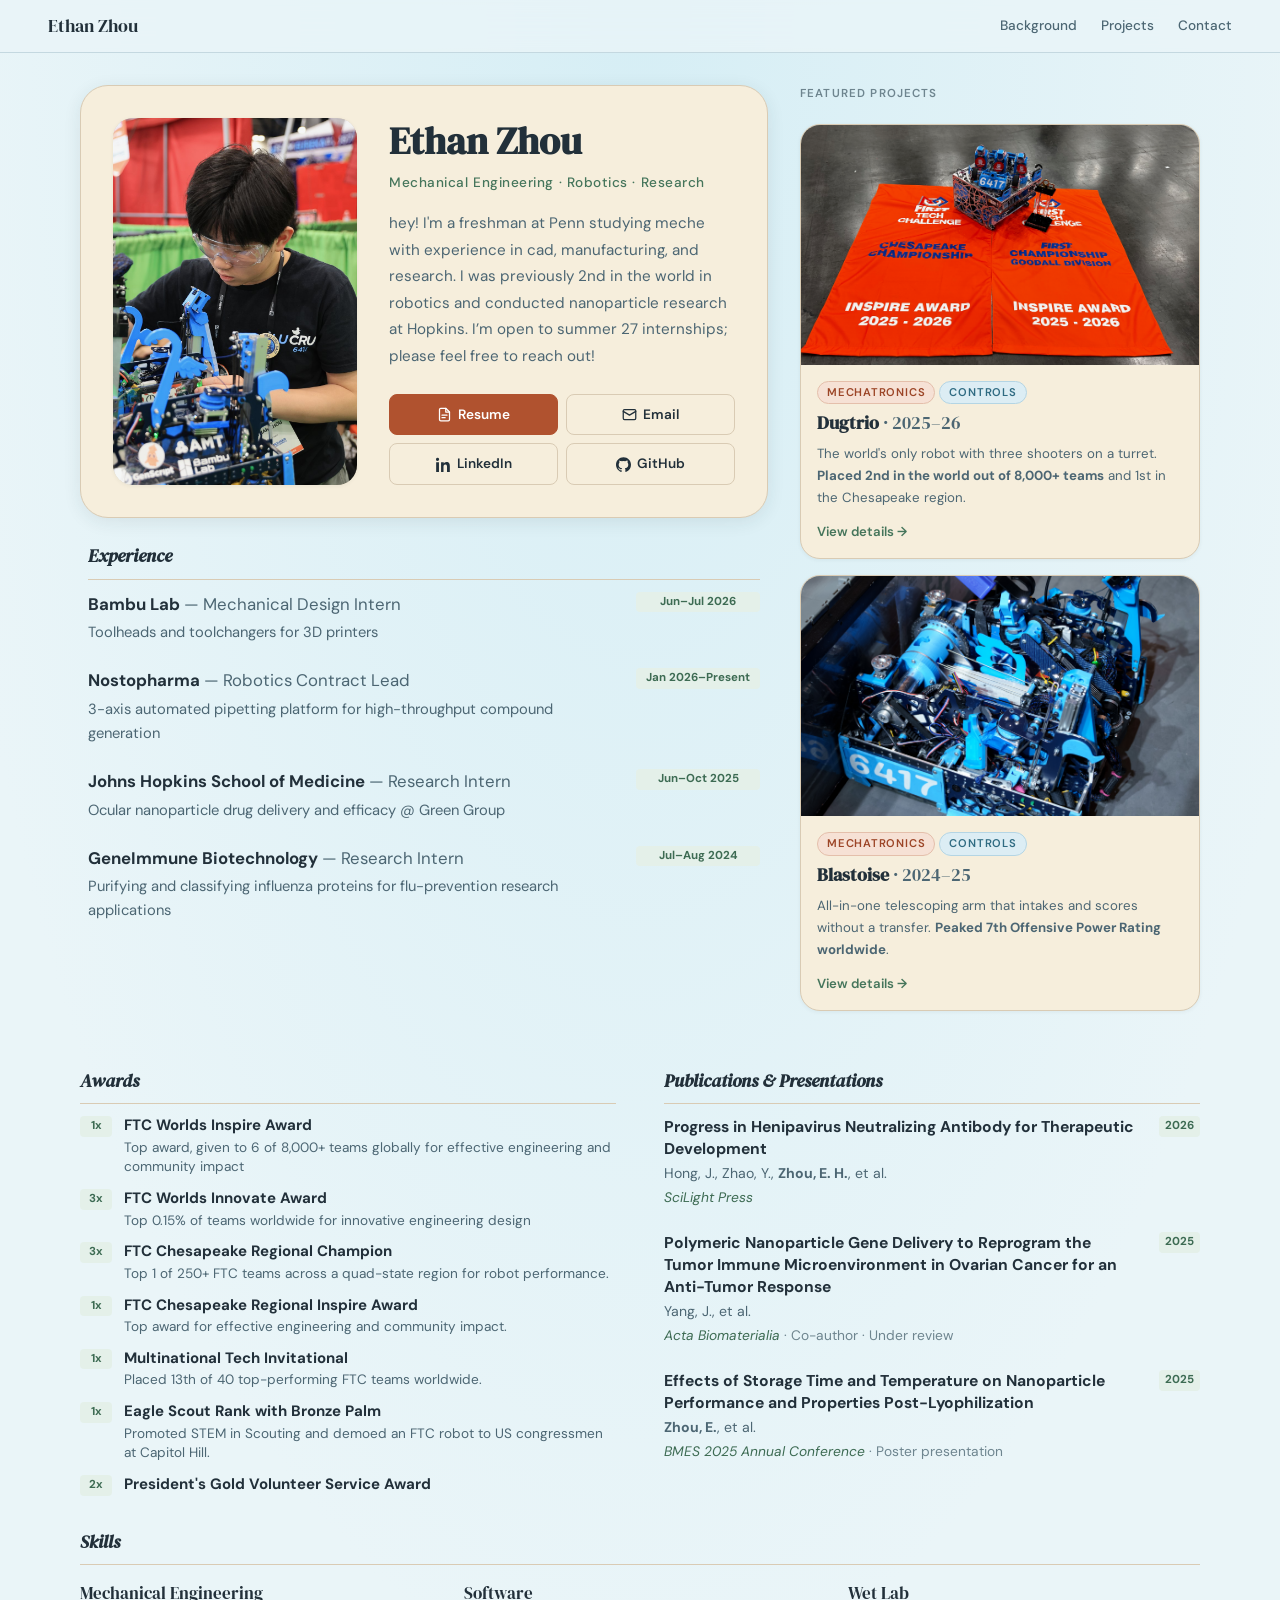
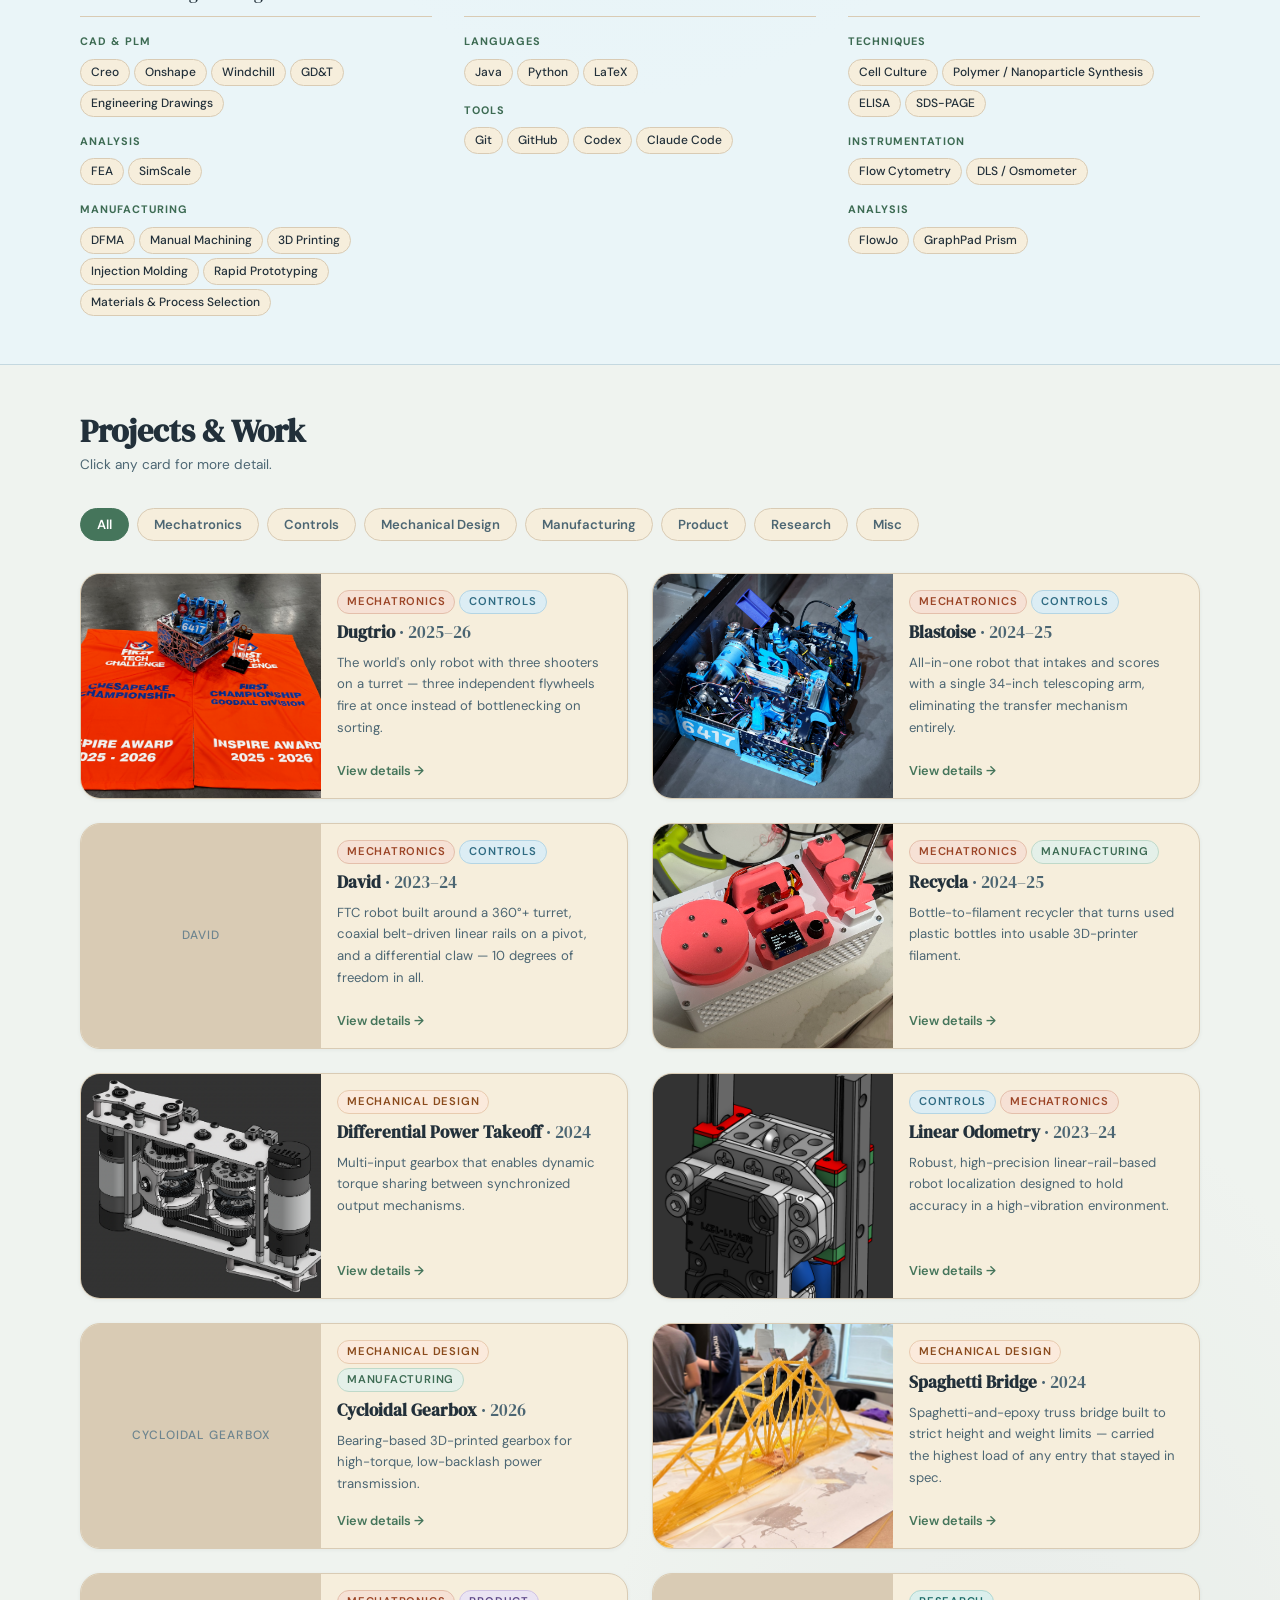
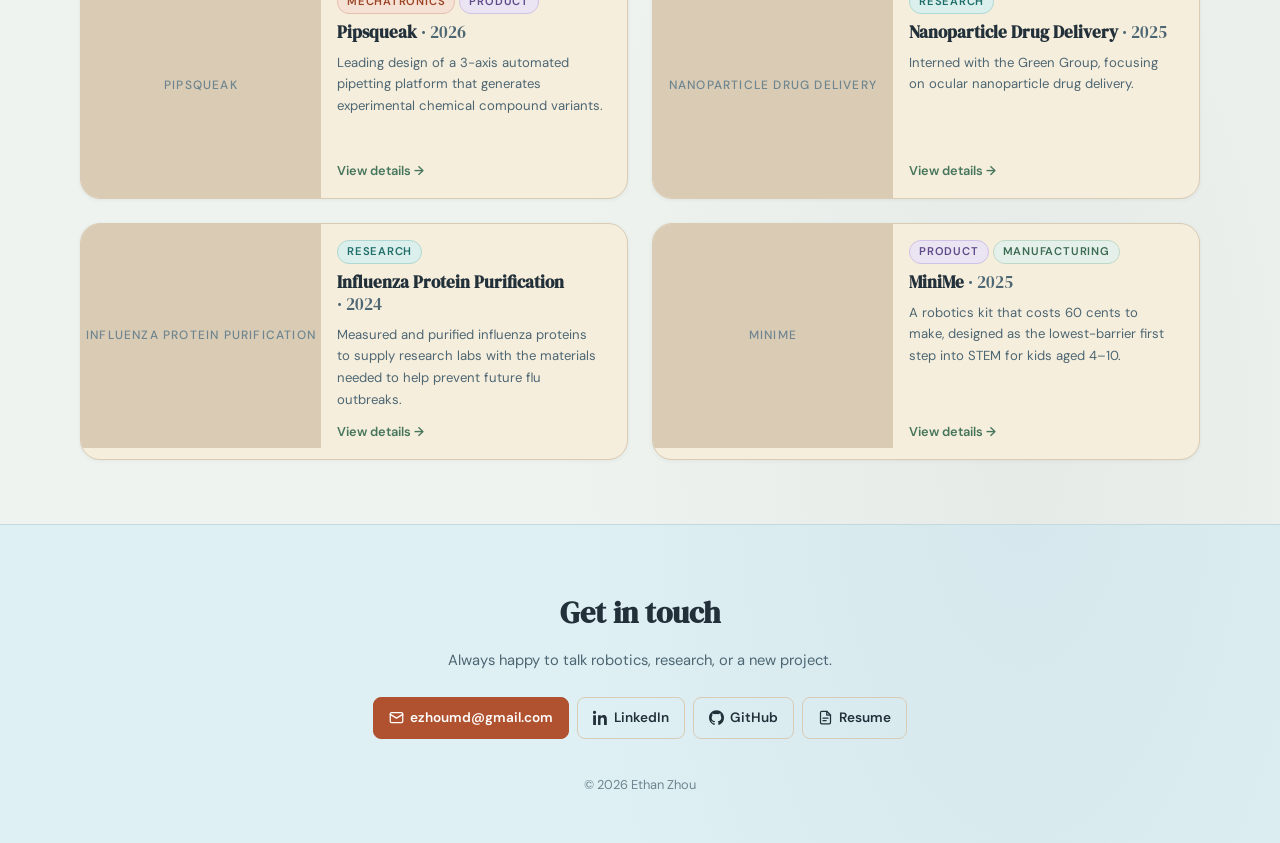
==== commit 056b2ac8: "Add profile photo as a vertical panel in the intro card Replaces the placeholder avatar circle with " ====
--- a/index.html
+++ b/index.html
@@ -3,14 +3,14 @@
 <head>
   <meta charset="UTF-8" />
   <meta name="viewport" content="width=device-width, initial-scale=1.0" />
-  <title>Ethan Zhou — Portfolio</title>
-  <meta name="description" content="Ethan Zhou — mechanical engineering student at the University of Pennsylvania, robotics builder, and biomedical researcher." />
+  <title>Ethan Zhou's Portfolio</title>
+  <meta name="description" content="Ethan Zhou | meche @ Penn | Robotics | Engineering | Research" />
   <link rel="icon" href="data:image/svg+xml,%3Csvg xmlns='http://www.w3.org/2000/svg' viewBox='0 0 64 64'%3E%3Crect width='64' height='64' rx='14' fill='%23B0522F'/%3E%3Ctext x='32' y='44' font-family='Georgia,serif' font-size='34' font-weight='bold' fill='%23F6EEDC' text-anchor='middle'%3EEZ%3C/text%3E%3C/svg%3E" />
   <link rel="preconnect" href="https://fonts.googleapis.com" />
   <link rel="preconnect" href="https://fonts.gstatic.com" crossorigin />
   <link href="https://fonts.googleapis.com/css2?family=DM+Serif+Display:ital@0;1&family=DM+Sans:ital,opsz,wght@0,9..40,300;0,9..40,400;0,9..40,500;0,9..40,600;1,9..40,300&display=swap" rel="stylesheet" />
   <!-- Bump ?v= when you change style.css so browsers don't serve a cached copy -->
-  <link rel="stylesheet" href="style.css?v=27" />
+  <link rel="stylesheet" href="style.css?v=29" />
 </head>
 <body>
 
@@ -39,12 +39,9 @@
 
         <aside class="profile-card" aria-label="Profile">
 
-          <!-- Circular photo placeholder -->
-          <div class="profile-photo" role="img" aria-label="Profile photo placeholder">
-            <svg viewBox="0 0 80 80" fill="none" xmlns="http://www.w3.org/2000/svg" aria-hidden="true">
-              <circle cx="40" cy="30" r="18" fill="#C8C0B4"/>
-              <ellipse cx="40" cy="68" rx="26" ry="18" fill="#C8C0B4"/>
-            </svg>
+          <!-- Portrait panel — fills the side of the card -->
+          <div class="profile-photo">
+            <img src="images/PROFILE.jpg" alt="Ethan Zhou working on a competition robot">
           </div>
 
           <div class="profile-text">
--- a/style.css
+++ b/style.css
@@ -406,20 +406,24 @@
 }
 
 /* Circular profile photo placeholder */
+/* Portrait panel rather than an avatar circle — stretches to the card's
+   full height so it fills the side of the intro rectangle. */
 .profile-photo {
-  width: 132px;
-  height: 132px;
-  border-radius: 50%;
+  width: 244px;
+  align-self: stretch;
+  min-height: 300px;
+  border-radius: var(--radius-lg);
   overflow: hidden;
   background: var(--border);
-  border: 3px solid var(--card-soft);
-  box-shadow: var(--shadow-md);
+  box-shadow: var(--shadow-sm);
   flex-shrink: 0;
 }
 
-.profile-photo svg {
+.profile-photo img {
   width: 100%;
   height: 100%;
+  object-fit: cover;
+  display: block;
 }
 
 .profile-name {
@@ -444,11 +448,12 @@
   max-width: 62ch;
 }
 
+/* The portrait panel narrows this column, so four buttons no longer fit on
+   one row. A 2x2 grid reads as deliberate where a 3+1 wrap does not. */
 .profile-actions {
-  display: flex;
-  flex-wrap: wrap;
+  display: grid;
+  grid-template-columns: repeat(2, minmax(0, 1fr));
   gap: var(--s2);
-  justify-content: flex-start;
   margin-top: var(--s4);
 }
 
@@ -1596,6 +1601,14 @@
     gap: var(--s4);
   }
 
+  /* Stacked layout: the portrait becomes a banner across the top */
+  .profile-photo {
+    width: 100%;
+    align-self: auto;
+    min-height: 0;
+    height: 280px;
+  }
+
   .profile-actions {
     justify-content: center;
   }
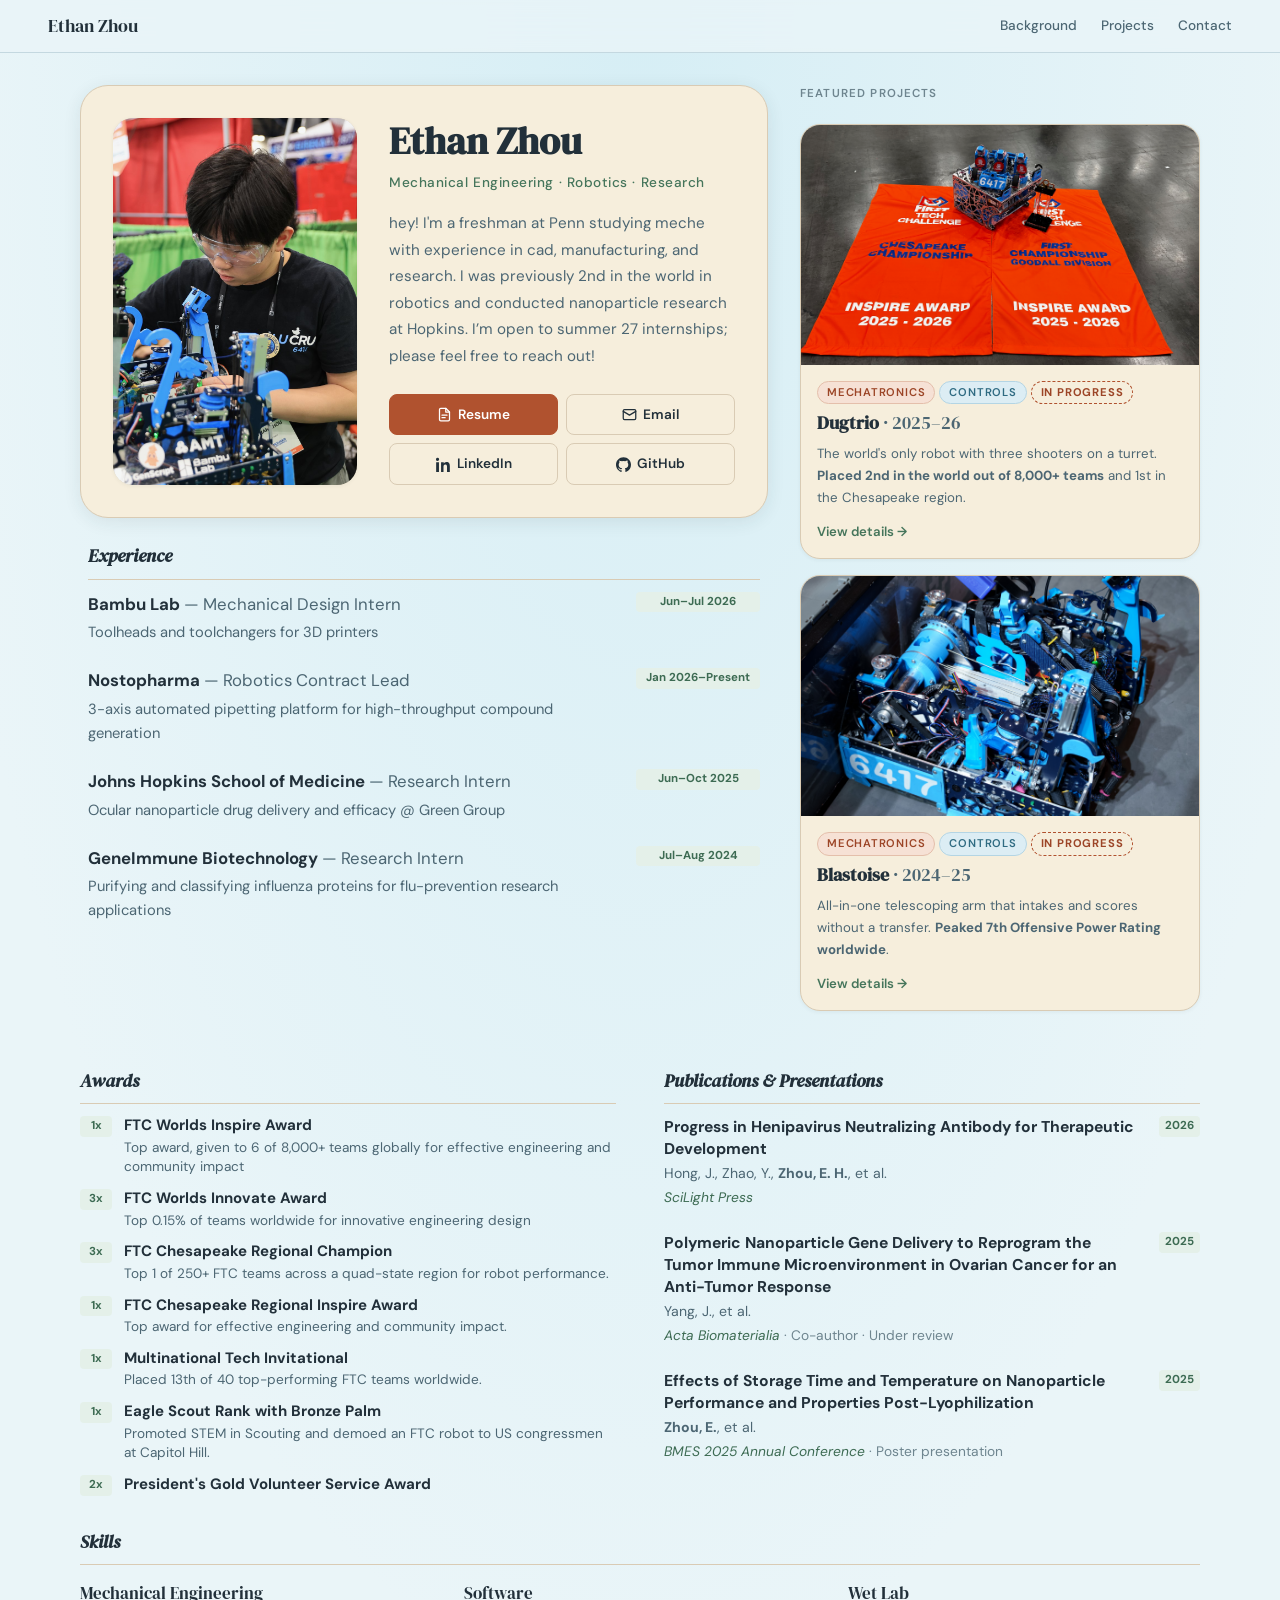
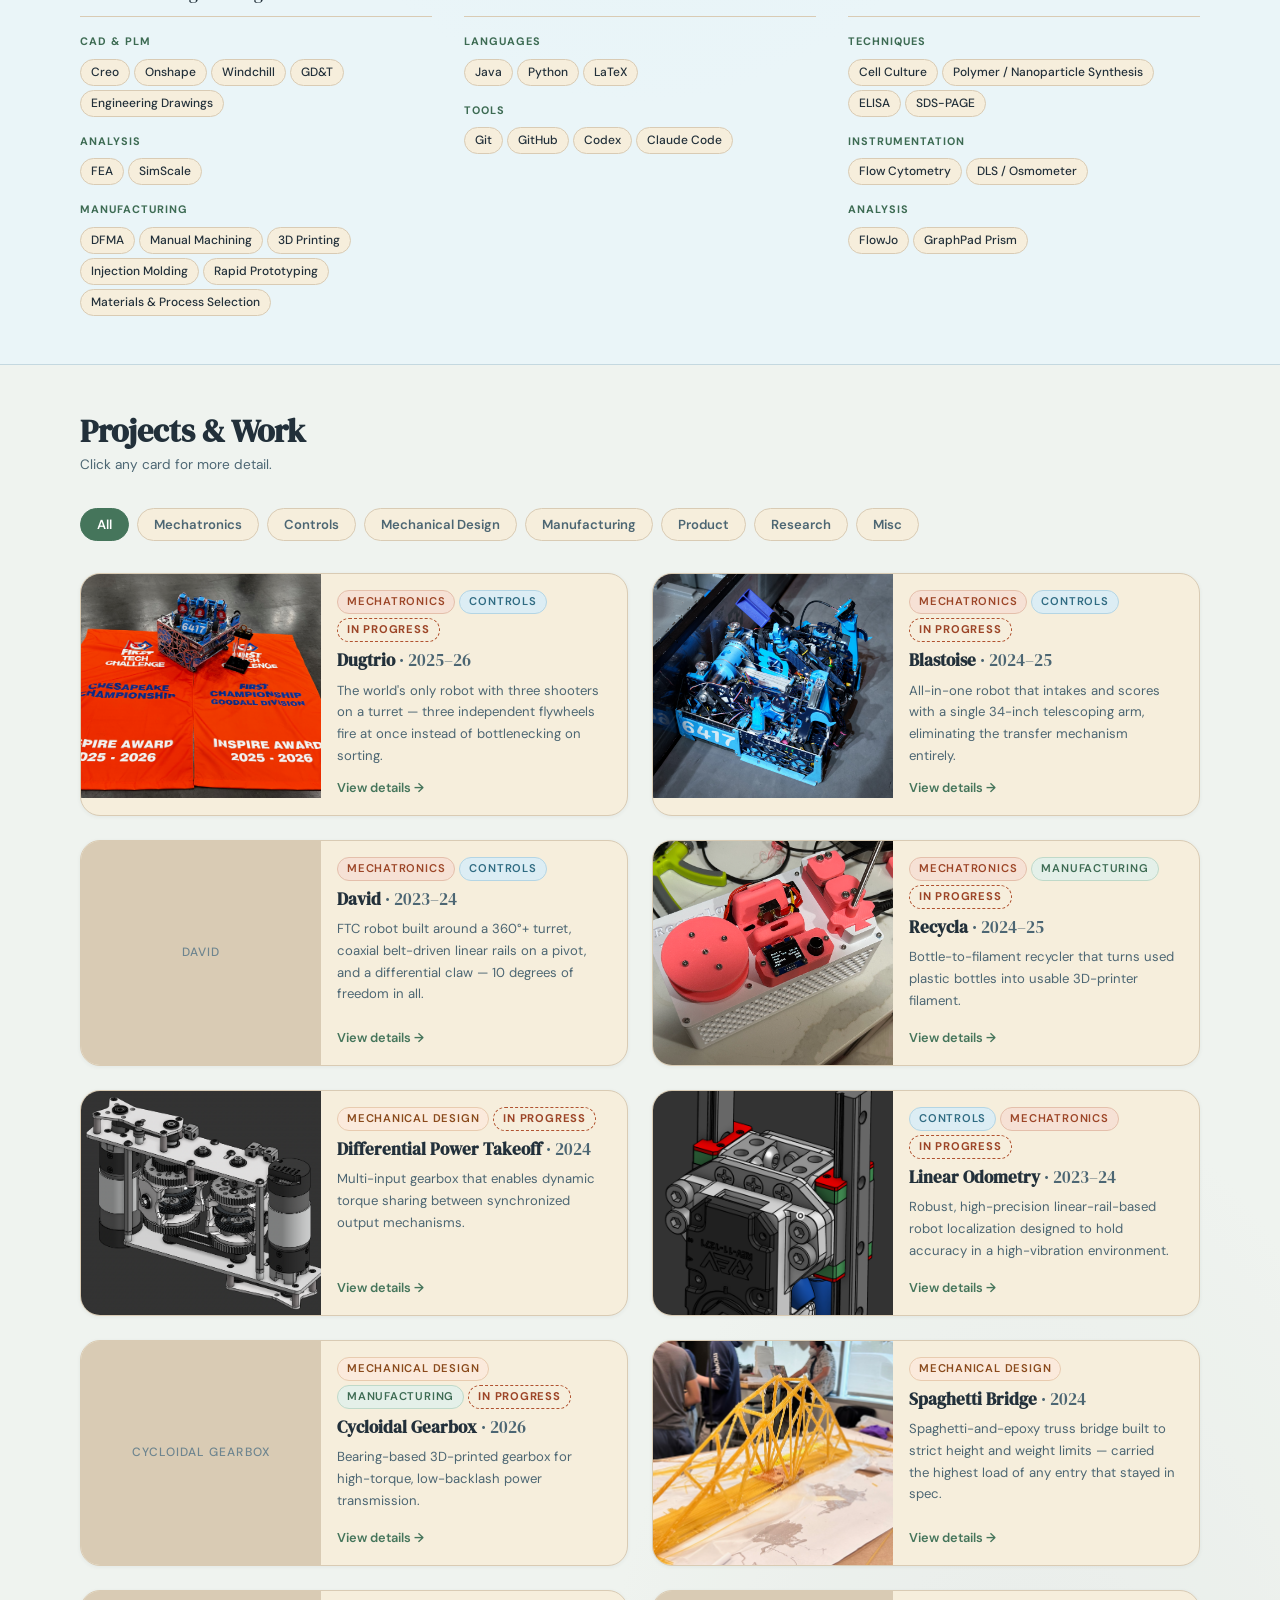
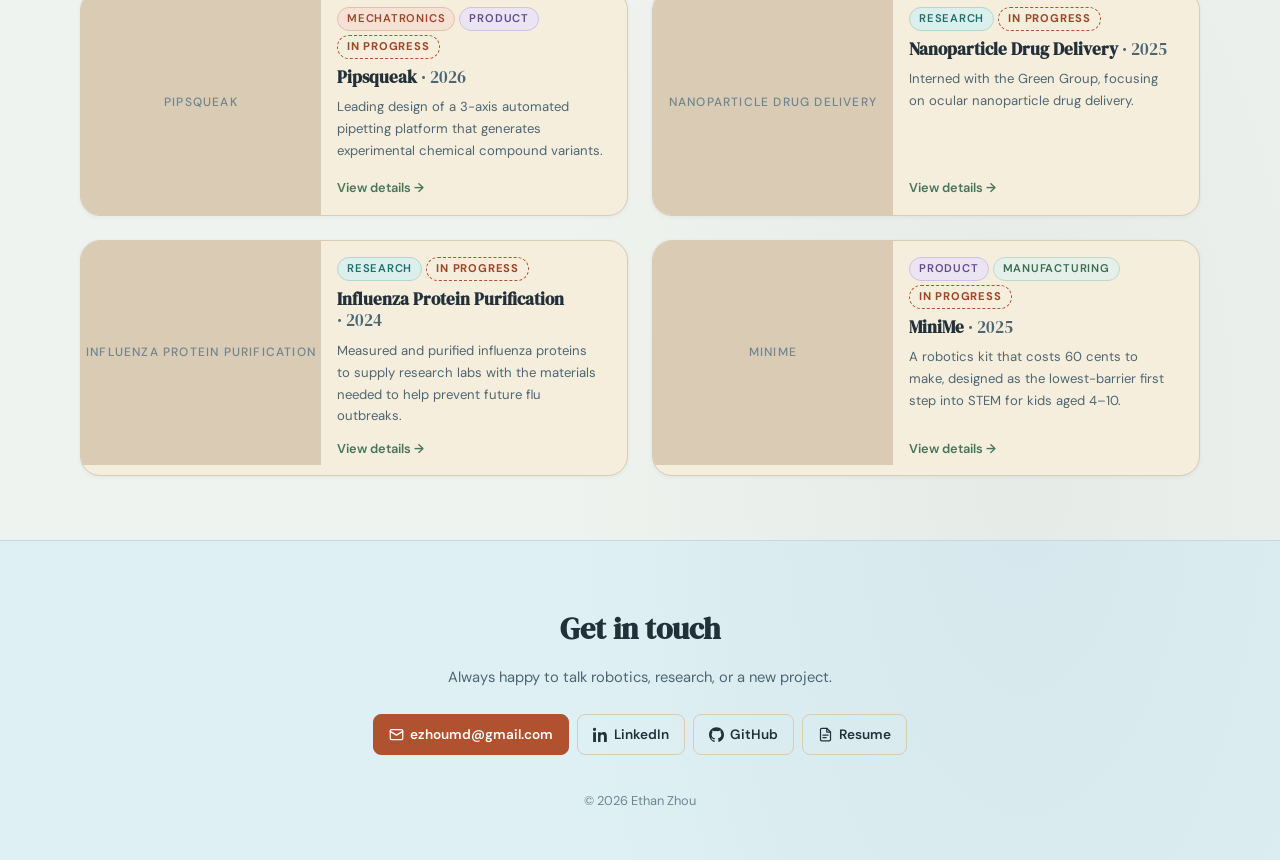
==== commit f887d0f1: "Mark unfinished projects as in progress Ten of the twelve write-ups are still being built out. A `wi" ====
--- a/index.html
+++ b/index.html
@@ -10,7 +10,7 @@
   <link rel="preconnect" href="https://fonts.gstatic.com" crossorigin />
   <link href="https://fonts.googleapis.com/css2?family=DM+Serif+Display:ital@0;1&family=DM+Sans:ital,opsz,wght@0,9..40,300;0,9..40,400;0,9..40,500;0,9..40,600;1,9..40,300&display=swap" rel="stylesheet" />
   <!-- Bump ?v= when you change style.css so browsers don't serve a cached copy -->
-  <link rel="stylesheet" href="style.css?v=29" />
+  <link rel="stylesheet" href="style.css?v=30" />
 </head>
 <body>
 
@@ -117,6 +117,7 @@
                 <div class="fcard-tags">
                   <span class="tag tag--mechatronics">Mechatronics</span>
                   <span class="tag tag--controls">Controls</span>
+                  <span class="wip-badge">In Progress</span>
                 </div>
                 <h3 class="fcard-title">Dugtrio <span class="fcard-year">&middot; 2025&ndash;26</span></h3>
                 <p class="fcard-desc">The world's only robot with three shooters on a turret. <strong>Placed 2nd in the world out of 8,000+ teams</strong> and 1st in the Chesapeake region.</p>
@@ -132,6 +133,7 @@
                 <div class="fcard-tags">
                   <span class="tag tag--mechatronics">Mechatronics</span>
                   <span class="tag tag--controls">Controls</span>
+                  <span class="wip-badge">In Progress</span>
                 </div>
                 <h3 class="fcard-title">Blastoise <span class="fcard-year">&middot; 2024&ndash;25</span></h3>
                 <p class="fcard-desc">All-in-one telescoping arm that intakes and scores without a transfer. <strong>Peaked 7th Offensive Power Rating worldwide</strong>.</p>
@@ -431,7 +433,7 @@
       </div>
       <div class="pcard-body">
         <div class="pcard-tags">
-          ${p.tags.map(([label, cls]) => `<span class="tag tag--${cls}">${label}</span>`).join('')}
+          ${p.tags.map(([label, cls]) => `<span class="tag tag--${cls}">${label}</span>`).join('')}${p.wip ? '<span class="wip-badge">In Progress</span>' : ''}
         </div>
         <h3 class="pcard-title">${p.title}${p.year ? ` <span class="pcard-year">· ${p.year}</span>` : ''}</h3>
         <p class="pcard-desc">${p.blurb || p.summary}</p>
--- a/style.css
+++ b/style.css
@@ -200,6 +200,40 @@
 .tag--product       { background: #EAE4F3;          color: #5F4A8A;          border-color: #CFC2E4; }
 .tag--research      { background: #DBEFEC;          color: #1F6E6A;          border-color: #AFD8D2; }
 .tag--misc          { background: #E6ECEF;          color: #55666E;          border-color: #C7D4DA; }
+
+/* "In Progress" marker — dashed outline so it reads as a status flag,
+   not another category tag. */
+.wip-badge {
+  display: inline-block;
+  font-size: 0.7rem;
+  font-weight: 700;
+  text-transform: uppercase;
+  letter-spacing: 0.07em;
+  padding: 2px 9px;
+  border-radius: 20px;
+  border: 1.5px dashed var(--clay);
+  color: var(--clay-text);
+  background: transparent;
+}
+
+/* Full-width notice at the top of an unfinished project page */
+.wip-notice {
+  display: flex;
+  align-items: center;
+  flex-wrap: wrap;
+  gap: var(--s3);
+  margin-bottom: var(--s5);
+  padding: var(--s3) var(--s4);
+  background: var(--clay-pale);
+  border: 1px solid #E4BFAB;
+  border-radius: var(--radius-md);
+  font-size: 0.88rem;
+  color: var(--clay-text);
+}
+
+.wip-notice .wip-badge {
+  background: var(--card);
+}
 
 /* --- Buttons --- */
 .btn-icon {
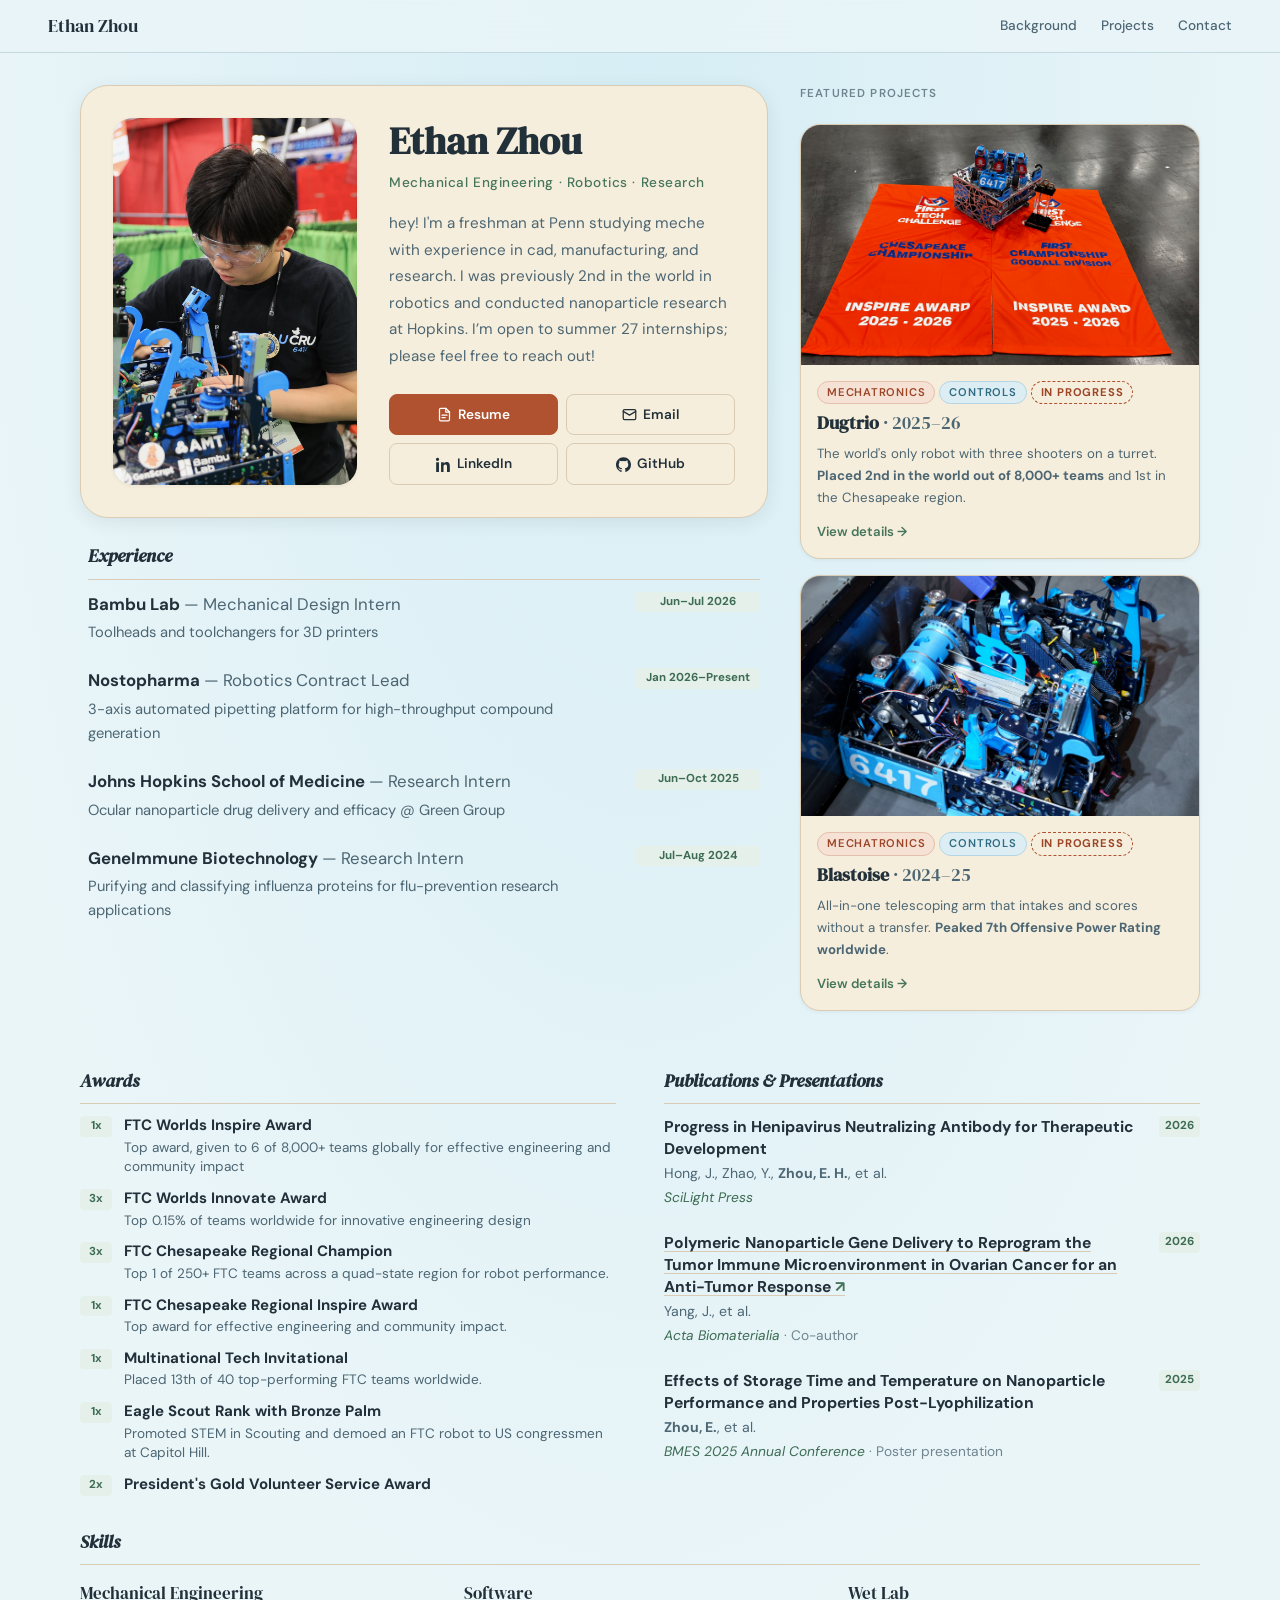
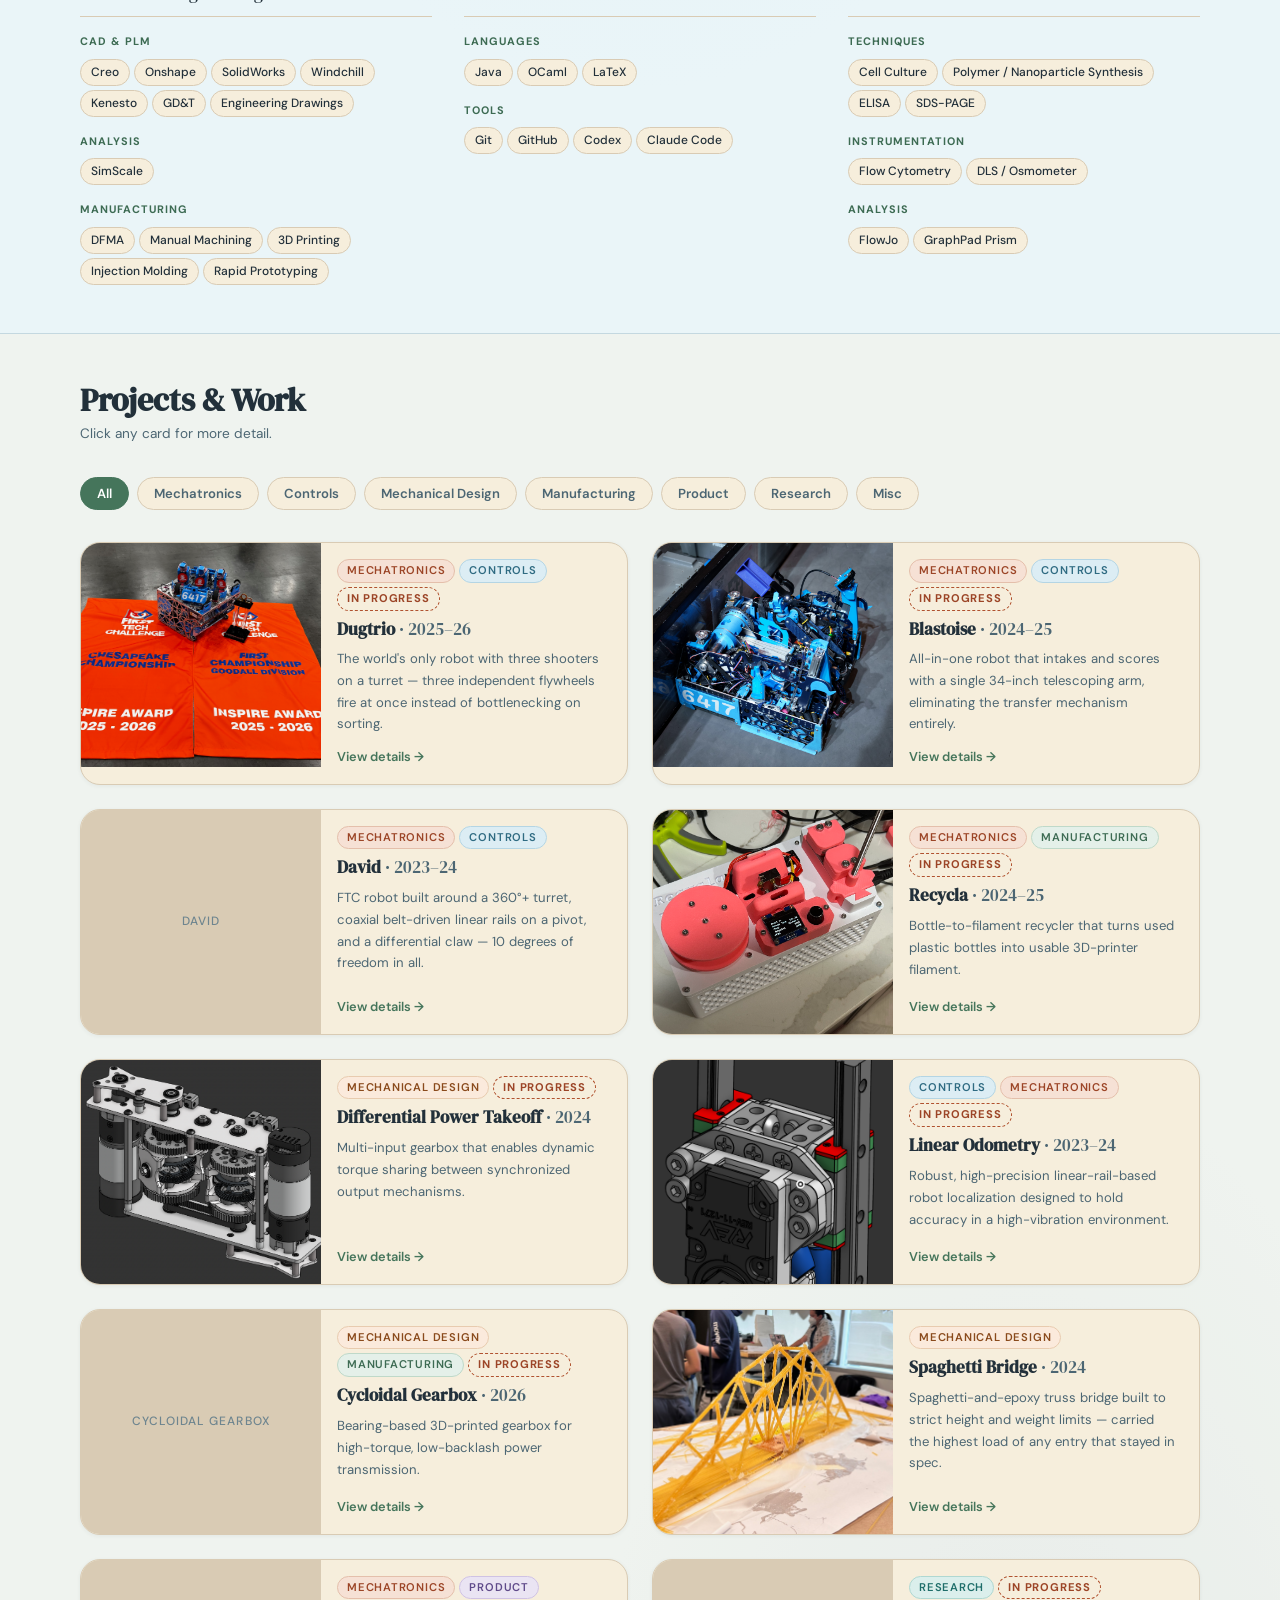
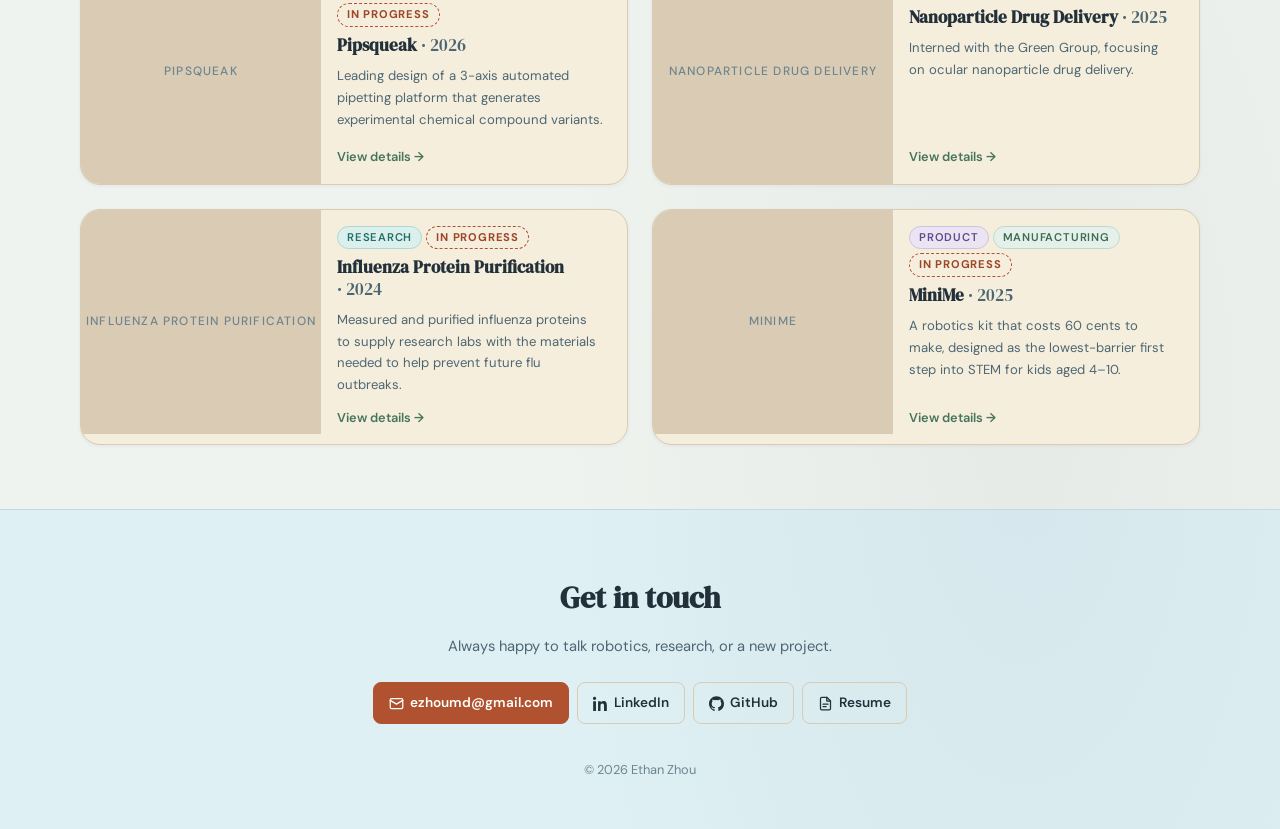
==== commit 6aaa8f57: "Acta Biomaterialia published; skills update - The ovarian cancer nanoparticle paper is out in Acta B" ====
--- a/index.html
+++ b/index.html
@@ -235,13 +235,13 @@
               <span class="cred-year pub-date">2026</span>
             </li>
 
-            <li data-link="">
+            <li data-link="https://www.sciencedirect.com/science/article/pii/S1742706126007075">
               <div class="pub-main">
                 <h4 class="pub-title">Polymeric Nanoparticle Gene Delivery to Reprogram the Tumor Immune Microenvironment in Ovarian Cancer for an Anti-Tumor Response</h4>
                 <p class="pub-authors">Yang, J., et al.</p>
-                <p class="pub-venue">Acta Biomaterialia <span class="pub-status">&middot; Co-author &middot; Under review</span></p>
-              </div>
-              <span class="cred-year pub-date">2025</span>
+                <p class="pub-venue">Acta Biomaterialia <span class="pub-status">&middot; Co-author</span></p>
+              </div>
+              <span class="cred-year pub-date">2026</span>
             </li>
 
             <li data-link="">
@@ -272,7 +272,9 @@
               <div class="skill-chips">
                 <span class="chip">Creo</span>
                 <span class="chip">Onshape</span>
+                <span class="chip">SolidWorks</span>
                 <span class="chip">Windchill</span>
+                <span class="chip">Kenesto</span>
                 <span class="chip">GD&amp;T</span>
                 <span class="chip">Engineering Drawings</span>
               </div>
@@ -281,7 +283,6 @@
             <div class="skill-sub">
               <span class="skill-sub-label">Analysis</span>
               <div class="skill-chips">
-                <span class="chip">FEA</span>
                 <span class="chip">SimScale</span>
               </div>
             </div>
@@ -294,7 +295,6 @@
                 <span class="chip">3D Printing</span>
                 <span class="chip">Injection Molding</span>
                 <span class="chip">Rapid Prototyping</span>
-                <span class="chip">Materials &amp; Process Selection</span>
               </div>
             </div>
           </div>
@@ -306,7 +306,7 @@
               <span class="skill-sub-label">Languages</span>
               <div class="skill-chips">
                 <span class="chip">Java</span>
-                <span class="chip">Python</span>
+                <span class="chip">OCaml</span>
                 <span class="chip">LaTeX</span>
               </div>
             </div>
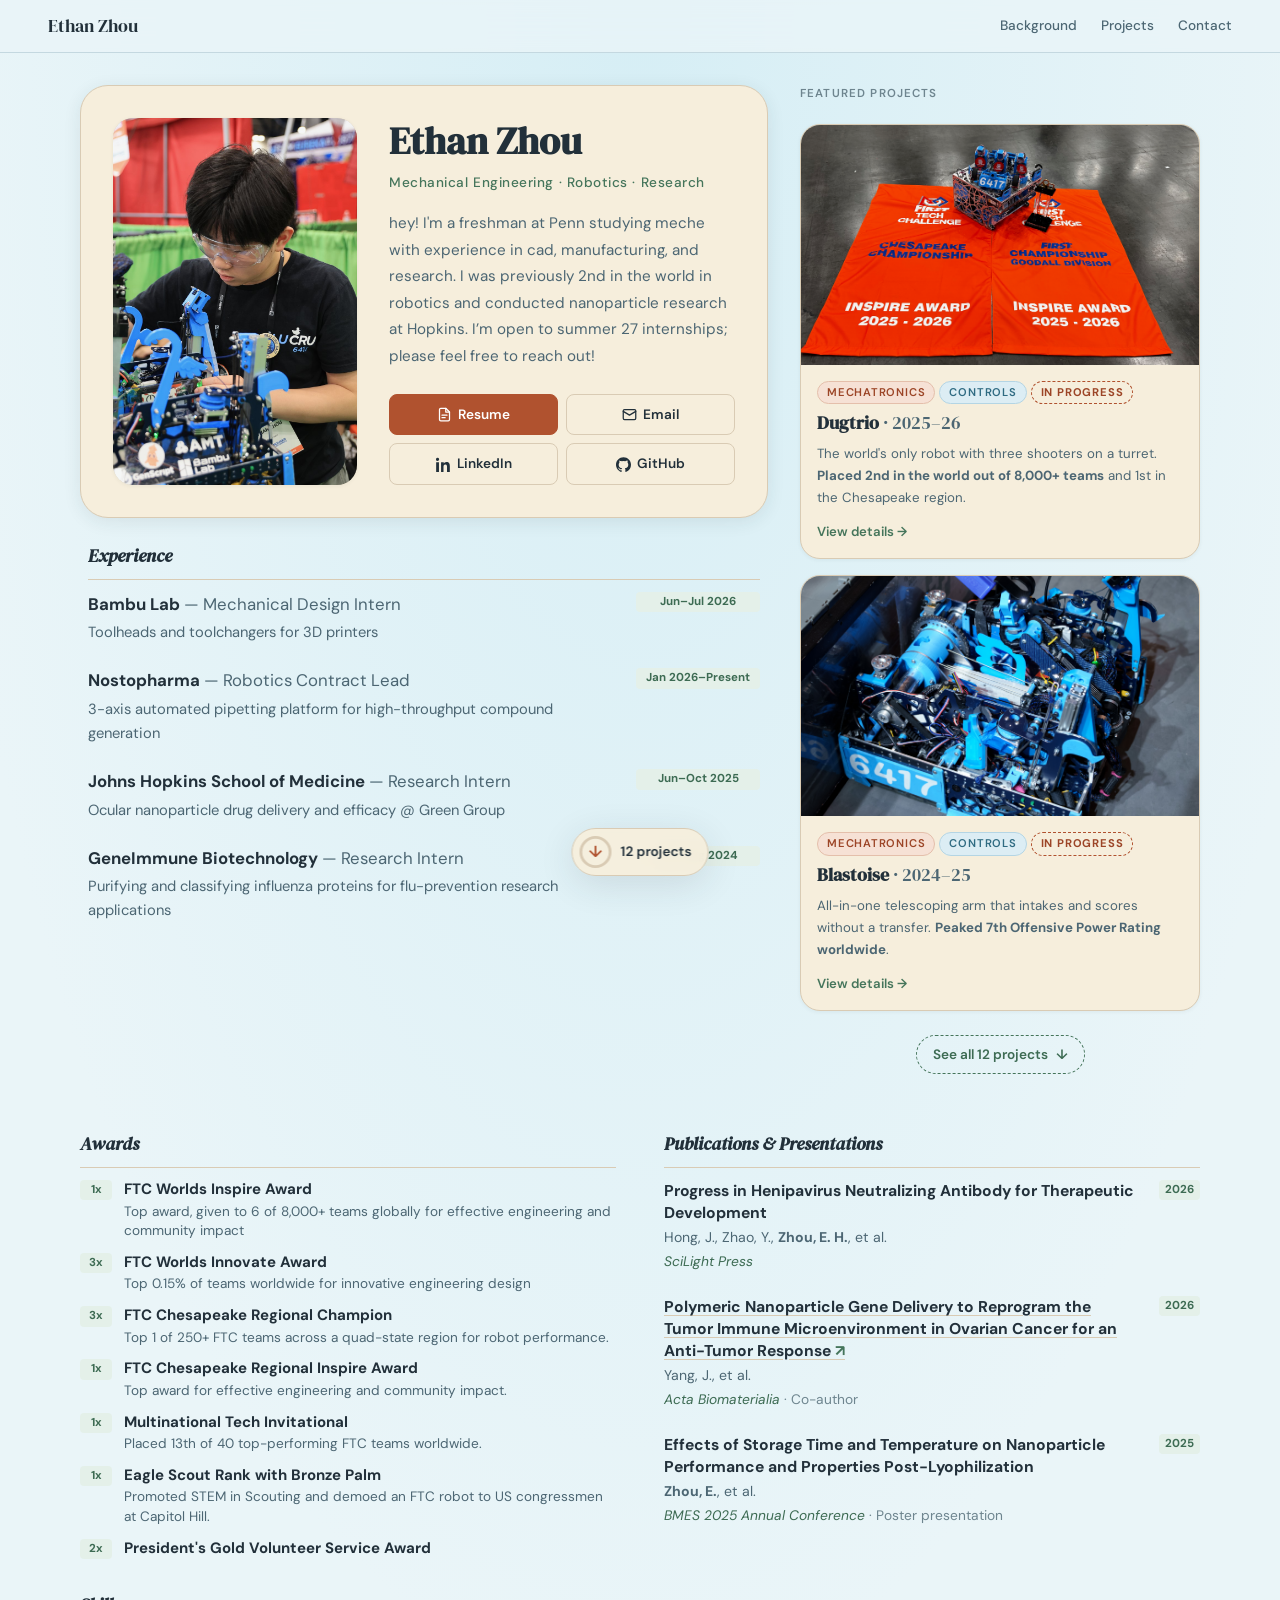
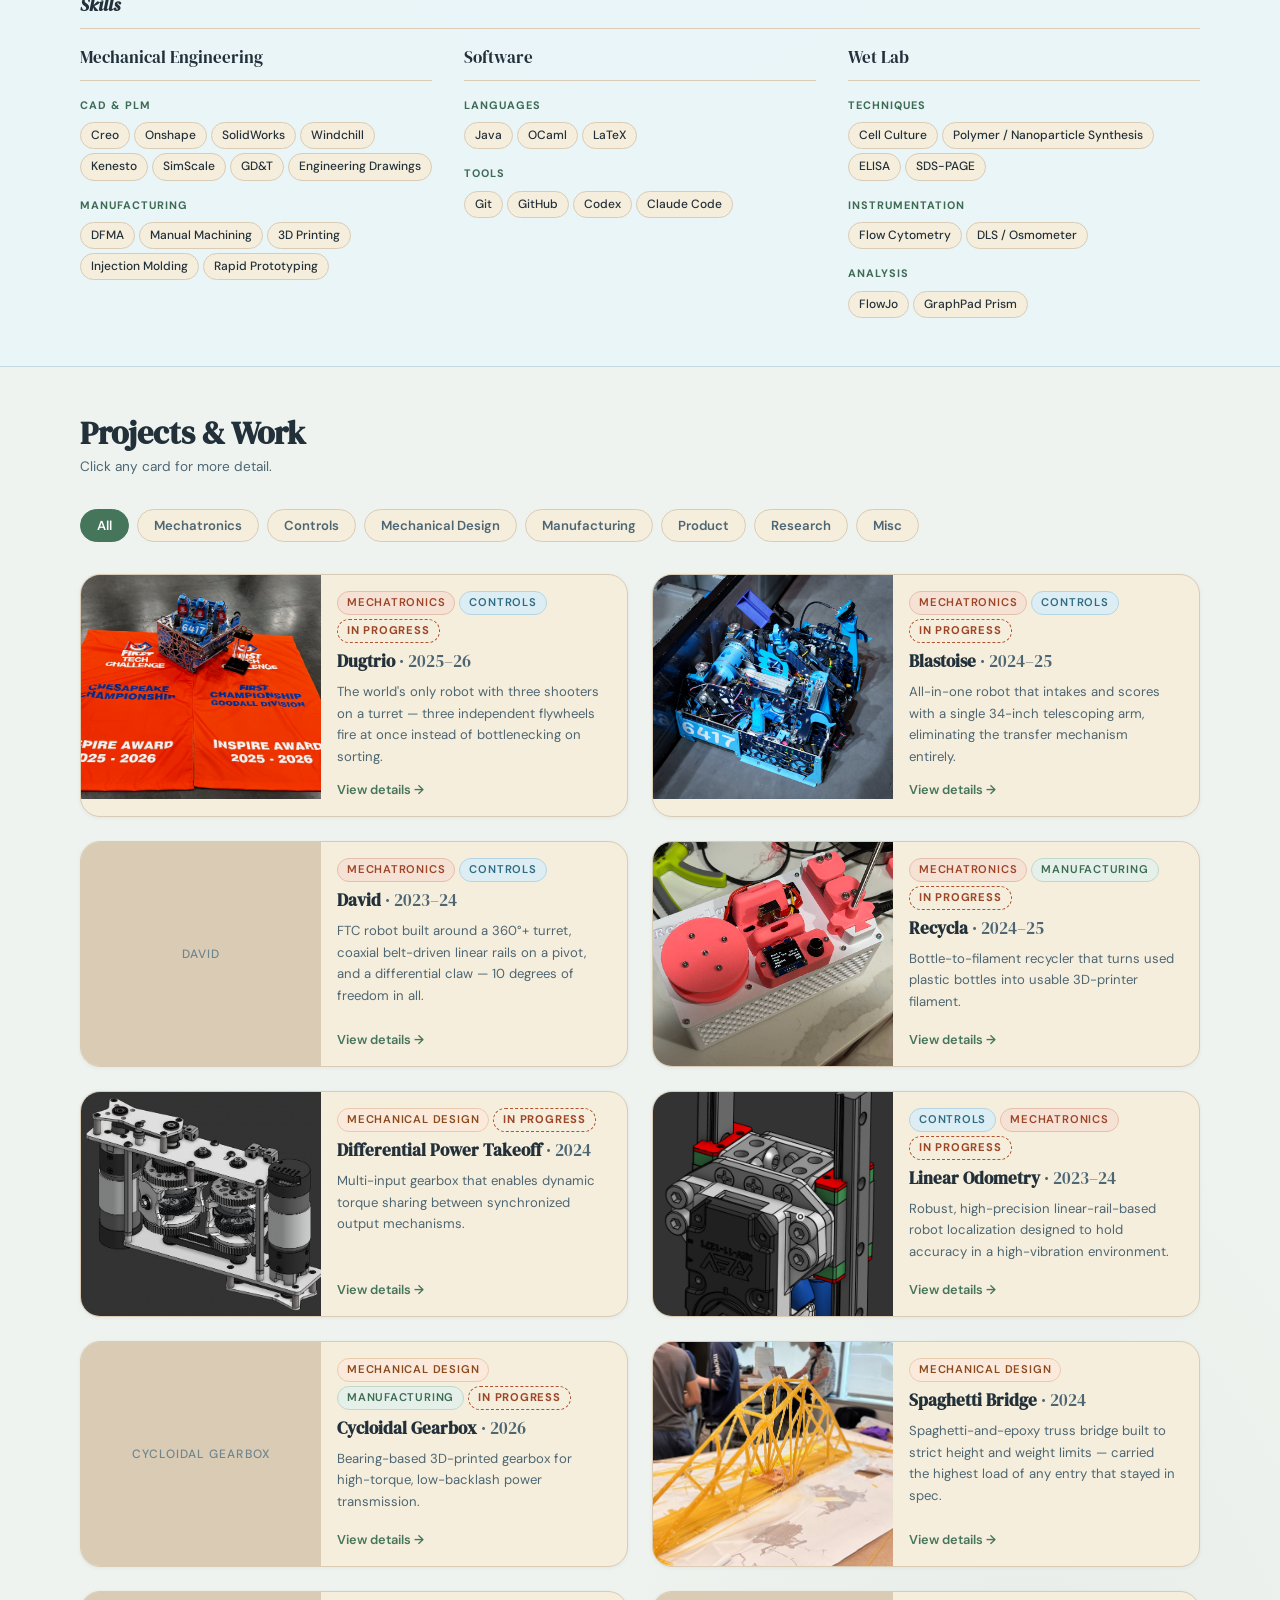
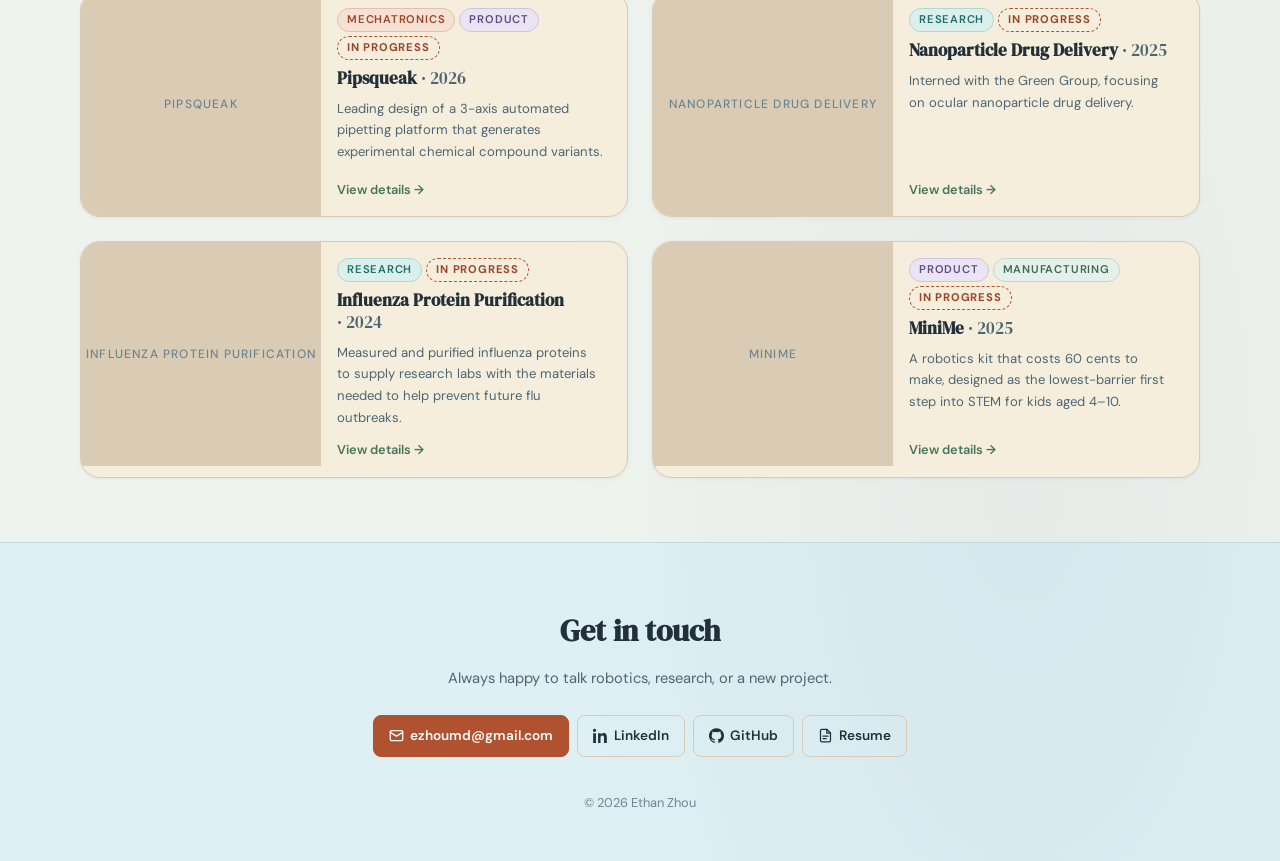
==== commit bf5e073f: "Scroll widgets pointing to projects; fold SimScale into CAD - Floating "N projects" pill pinned bott" ====
--- a/index.html
+++ b/index.html
@@ -10,7 +10,7 @@
   <link rel="preconnect" href="https://fonts.gstatic.com" crossorigin />
   <link href="https://fonts.googleapis.com/css2?family=DM+Serif+Display:ital@0;1&family=DM+Sans:ital,opsz,wght@0,9..40,300;0,9..40,400;0,9..40,500;0,9..40,600;1,9..40,300&display=swap" rel="stylesheet" />
   <!-- Bump ?v= when you change style.css so browsers don't serve a cached copy -->
-  <link rel="stylesheet" href="style.css?v=30" />
+  <link rel="stylesheet" href="style.css?v=31" />
 </head>
 <body>
 
@@ -142,6 +142,11 @@
             </a>
 
           </div><!-- /featured-grid -->
+
+          <a class="see-all" href="#projects">
+            <span>See all <span data-project-count>12</span> projects</span>
+            <span class="see-all-arrow" aria-hidden="true">&darr;</span>
+          </a>
         </section>
 
       </div><!-- /hero-inner -->
@@ -275,17 +280,12 @@
                 <span class="chip">SolidWorks</span>
                 <span class="chip">Windchill</span>
                 <span class="chip">Kenesto</span>
+                <span class="chip">SimScale</span>
                 <span class="chip">GD&amp;T</span>
                 <span class="chip">Engineering Drawings</span>
               </div>
             </div>
 
-            <div class="skill-sub">
-              <span class="skill-sub-label">Analysis</span>
-              <div class="skill-chips">
-                <span class="chip">SimScale</span>
-              </div>
-            </div>
 
             <div class="skill-sub">
               <span class="skill-sub-label">Manufacturing</span>
@@ -409,6 +409,19 @@
       <p class="footer-copy">&copy; <span id="year"></span> Ethan Zhou</p>
     </div>
   </footer>
+
+  <!-- Floating "jump to projects" pill — the ring fills as you scroll
+       toward the projects section, and the pill fades out on arrival. -->
+  <a class="jump-pill" id="jump-pill" href="#projects" aria-label="Jump to projects">
+    <span class="jump-ring" aria-hidden="true">
+      <svg viewBox="0 0 36 36">
+        <circle class="jump-ring-track" cx="18" cy="18" r="15.5" />
+        <circle class="jump-ring-fill" id="jump-ring-fill" cx="18" cy="18" r="15.5" />
+      </svg>
+      <span class="jump-arrow">&darr;</span>
+    </span>
+    <span class="jump-label"><span data-project-count>12</span> projects</span>
+  </a>
 
   <script src="projects.js"></script>
   <script>
@@ -472,6 +485,29 @@
 
   applyFilter('all');
 
+  // --- Scroll widgets pointing down to the projects section ---
+  document.querySelectorAll('[data-project-count]').forEach(el => {
+    el.textContent = PROJECTS.length;
+  });
+
+  const jumpPill = document.getElementById('jump-pill');
+  const ringFill = document.getElementById('jump-ring-fill');
+  const projectsEl = document.getElementById('projects');
+  const RING = 2 * Math.PI * 15.5;
+  ringFill.style.strokeDasharray = RING;
+
+  function updateJump() {
+    const target = projectsEl.offsetTop - window.innerHeight * 0.6;
+    const progress = Math.min(1, Math.max(0, window.scrollY / Math.max(1, target)));
+    ringFill.style.strokeDashoffset = RING * (1 - progress);
+    // Hide once the projects section is on screen
+    jumpPill.classList.toggle('is-hidden', progress >= 1);
+  }
+
+  window.addEventListener('scroll', updateJump, { passive: true });
+  window.addEventListener('resize', updateJump);
+  updateJump();
+
   // --- Publication links: the title becomes a link once data-link is filled ---
   document.querySelectorAll('.pub-list li[data-link]').forEach(li => {
     const url = (li.dataset.link || '').trim();
--- a/style.css
+++ b/style.css
@@ -1715,4 +1715,124 @@
     animation-duration: 0.01ms !important;
     transition-duration: 0.01ms !important;
   }
-}+}
+
+/* ================================================================
+   11. SCROLL WIDGETS — nudge visitors down to the projects section
+================================================================ */
+
+/* "See all N projects" under the featured stack */
+.see-all {
+  display: inline-flex;
+  align-items: center;
+  gap: var(--s2);
+  align-self: center;
+  margin-top: var(--s2);
+  padding: 8px 16px;
+  font-size: 0.85rem;
+  font-weight: 600;
+  color: var(--sage-dark);
+  border: 1.5px dashed var(--sage);
+  border-radius: 20px;
+  transition: background var(--ease), color var(--ease), border-color var(--ease);
+}
+
+.see-all:hover {
+  background: var(--sage);
+  border-style: solid;
+  color: #fff;
+}
+
+.see-all-arrow {
+  display: inline-block;
+  animation: nudge-down 1.6s ease-in-out infinite;
+}
+
+/* Floating pill, bottom-centre */
+.jump-pill {
+  position: fixed;
+  left: 50%;
+  bottom: 24px;
+  z-index: 90;
+  display: inline-flex;
+  align-items: center;
+  gap: var(--s2);
+  padding: 6px 16px 6px 6px;
+  background: rgba(246, 238, 220, 0.94);
+  backdrop-filter: blur(8px);
+  -webkit-backdrop-filter: blur(8px);
+  border: 1px solid var(--border);
+  border-radius: 999px;
+  box-shadow: var(--shadow-lg);
+  font-size: 0.85rem;
+  font-weight: 600;
+  color: var(--text);
+  transform: translateX(-50%);
+  transition: opacity 0.35s ease, transform 0.35s ease, box-shadow var(--ease);
+  animation: pill-bob 2.4s ease-in-out infinite;
+}
+
+.jump-pill:hover {
+  box-shadow: var(--shadow-warm), var(--shadow-lg);
+}
+
+.jump-pill.is-hidden {
+  opacity: 0;
+  pointer-events: none;
+  animation: none;
+  transform: translate(-50%, 16px);
+}
+
+.jump-ring {
+  position: relative;
+  width: 34px;
+  height: 34px;
+  flex-shrink: 0;
+}
+
+.jump-ring svg {
+  width: 100%;
+  height: 100%;
+  transform: rotate(-90deg);  /* start the fill at 12 o'clock */
+}
+
+.jump-ring circle {
+  fill: none;
+  stroke-width: 3;
+}
+
+.jump-ring-track { stroke: var(--border); }
+
+.jump-ring-fill {
+  stroke: var(--clay);
+  stroke-linecap: round;
+  transition: stroke-dashoffset 0.15s linear;
+}
+
+.jump-arrow {
+  position: absolute;
+  inset: 0;
+  display: flex;
+  align-items: center;
+  justify-content: center;
+  font-size: 1rem;
+  color: var(--clay);
+}
+
+@keyframes nudge-down {
+  0%, 100% { transform: translateY(0); }
+  50%      { transform: translateY(4px); }
+}
+
+@keyframes pill-bob {
+  0%, 100% { transform: translate(-50%, 0); }
+  50%      { transform: translate(-50%, -5px); }
+}
+
+@media (max-width: 600px) {
+  .jump-pill { bottom: 16px; font-size: 0.8rem; }
+}
+
+@media (prefers-reduced-motion: reduce) {
+  .jump-pill, .see-all-arrow { animation: none; }
+}
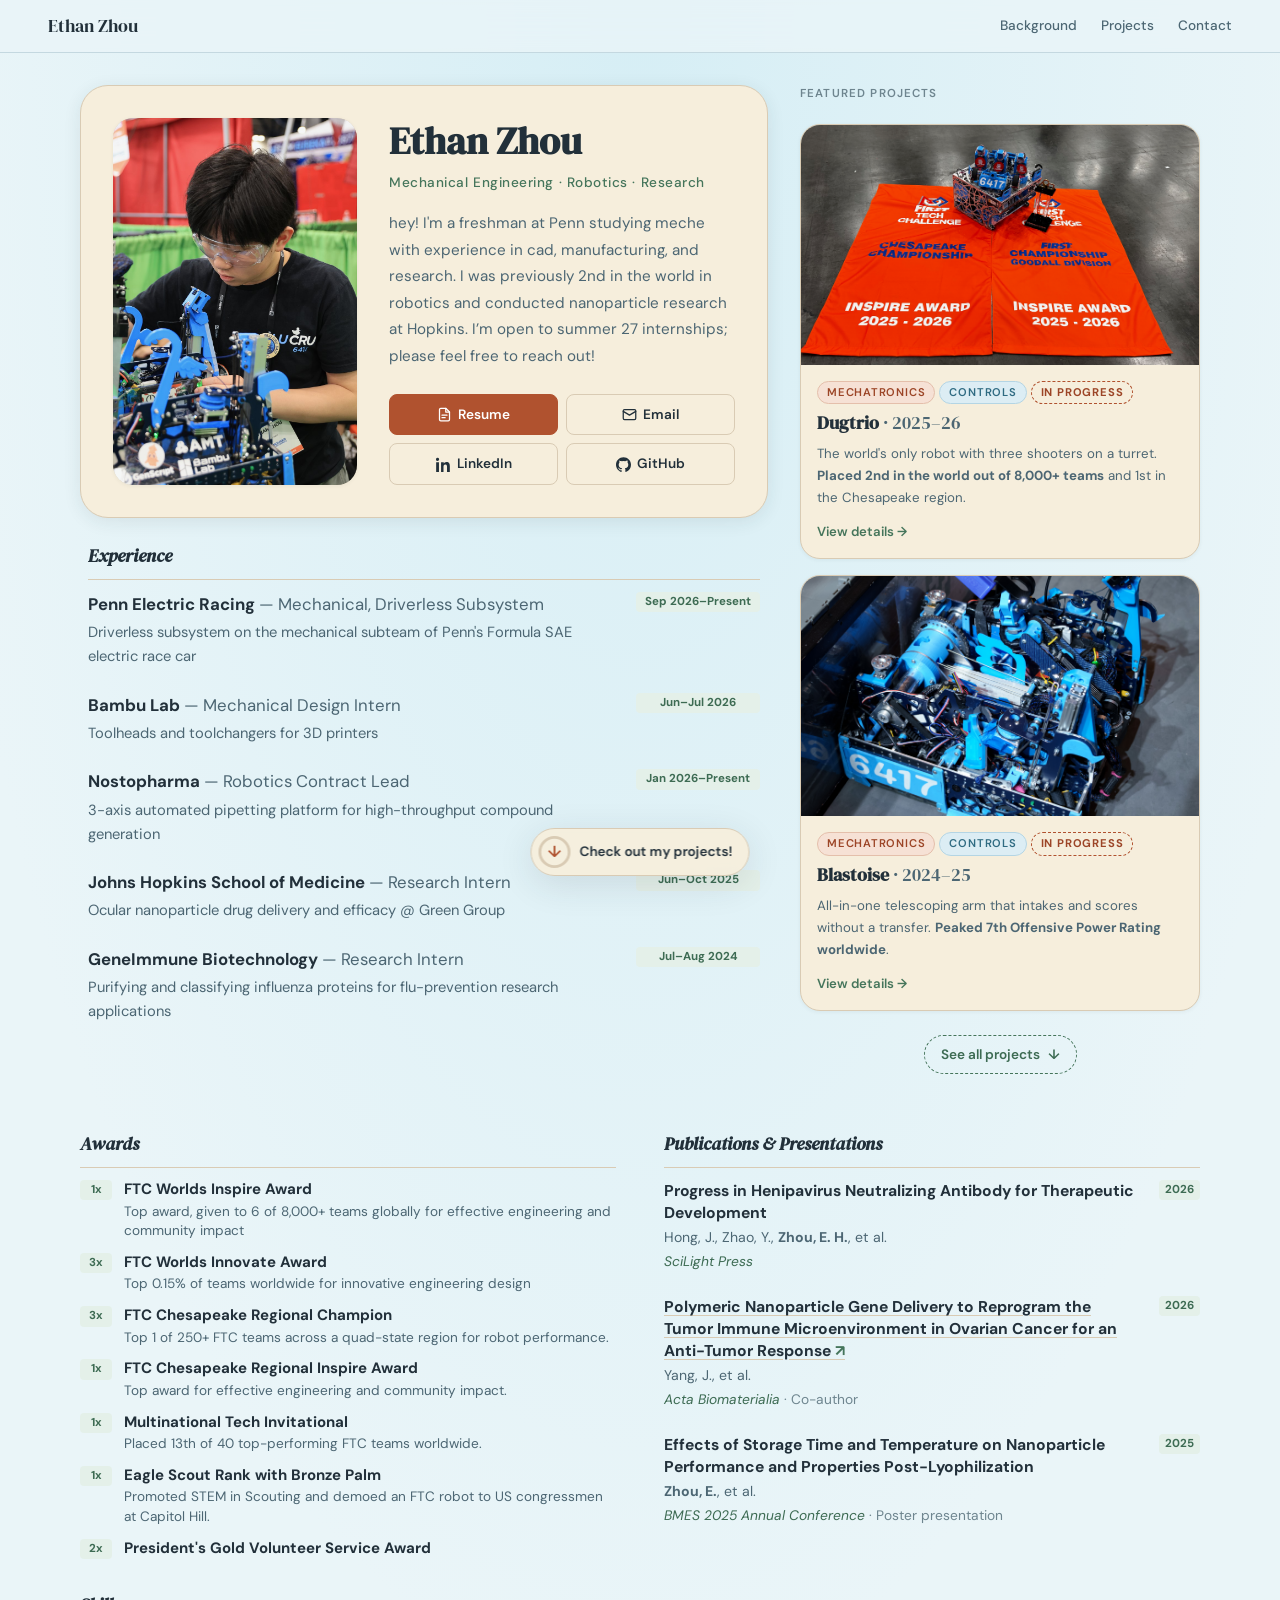
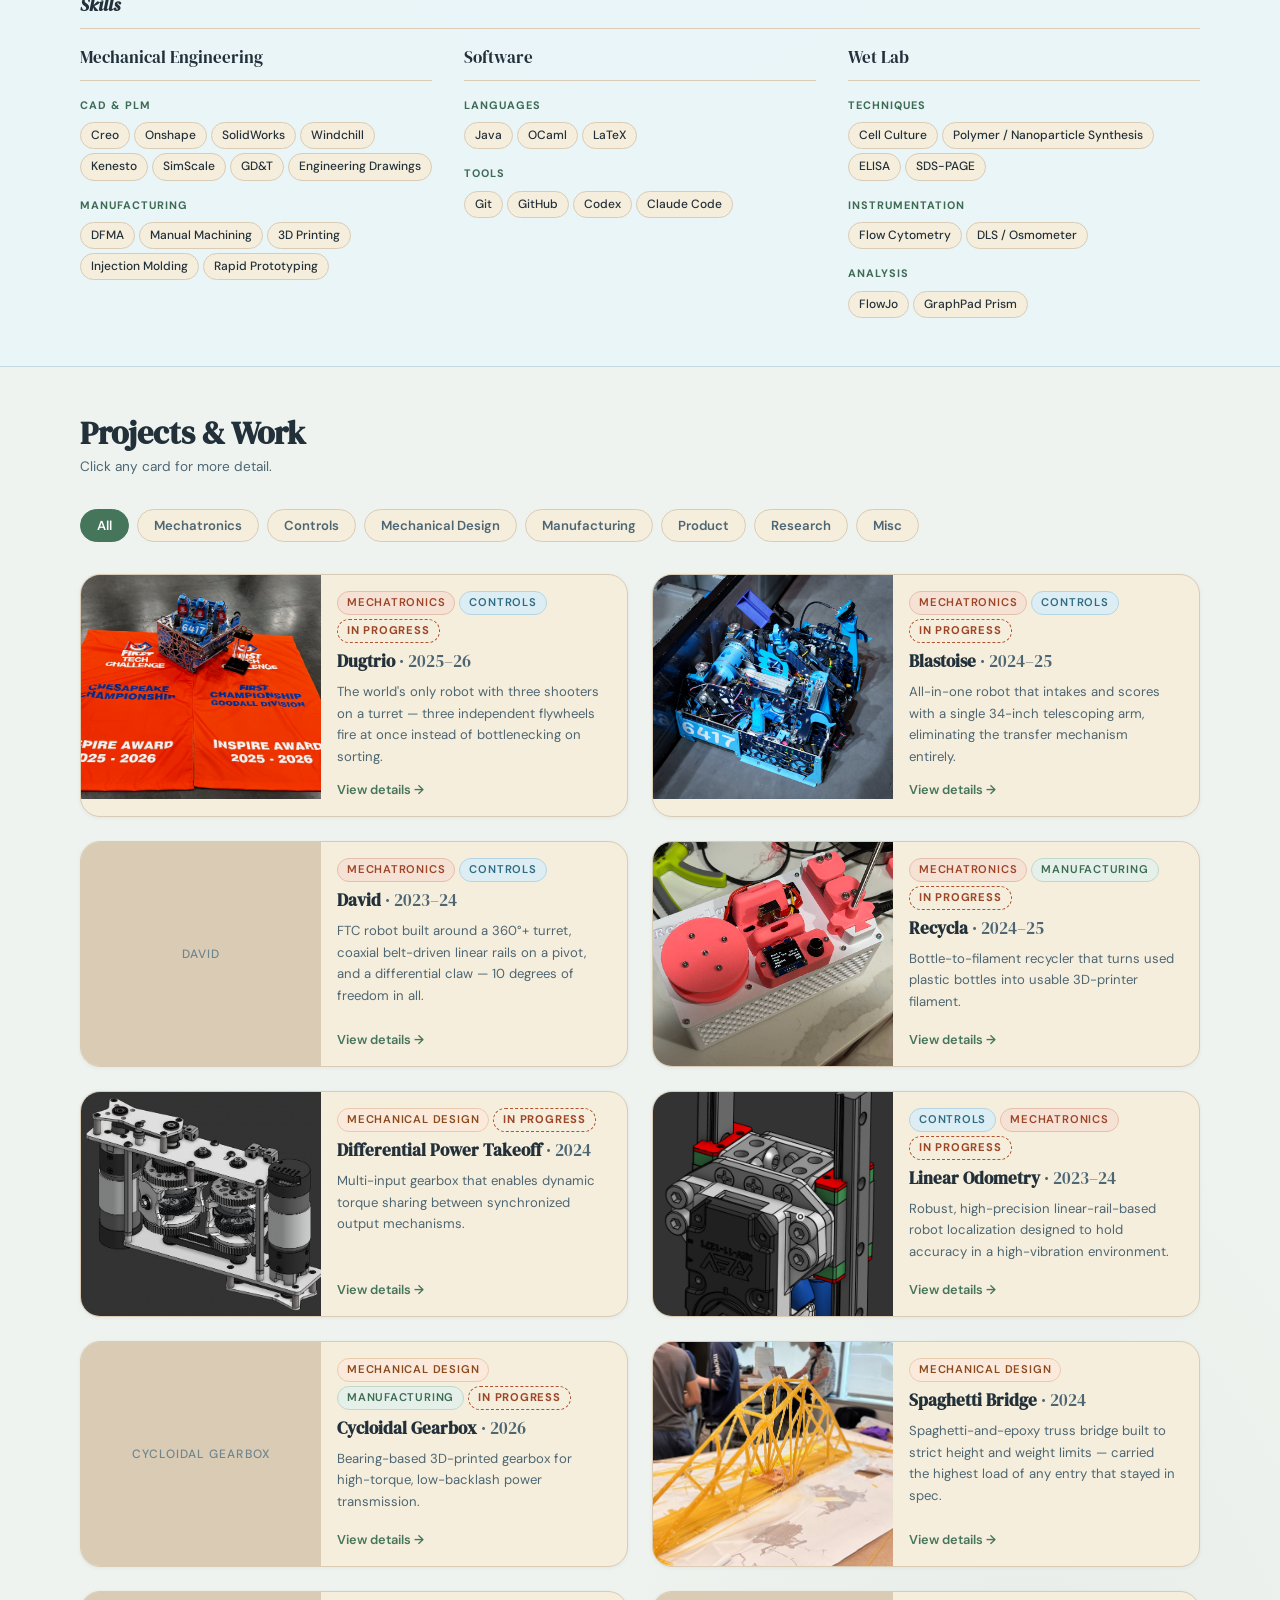
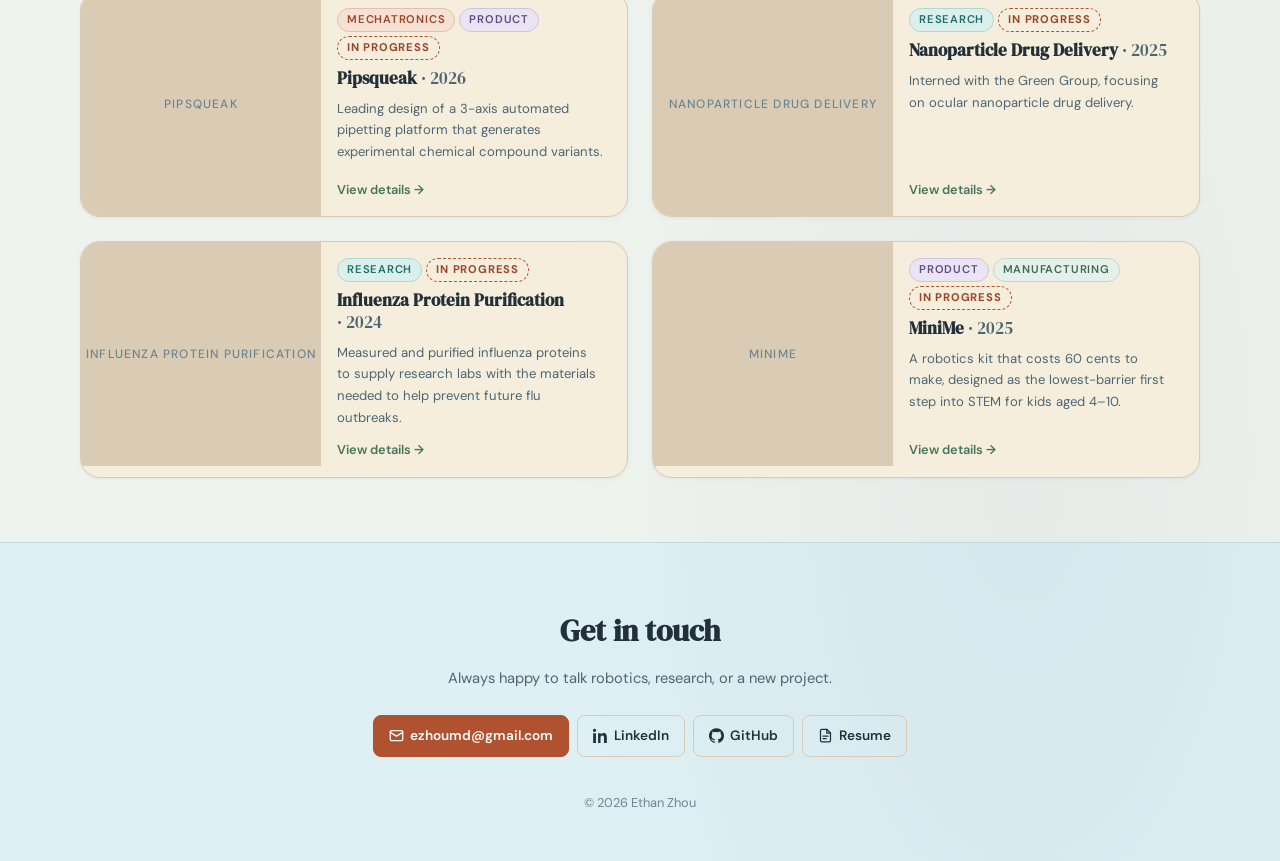
==== commit d6bd81d4: "Add Penn Electric Racing; friendlier projects pill - Penn Electric Racing leads the Experience list:" ====
--- a/index.html
+++ b/index.html
@@ -68,6 +68,14 @@
 
             <li>
               <div class="exp-main">
+                <h4 class="exp-role"><strong>Penn Electric Racing</strong> &mdash; Mechanical, Driverless Subsystem</h4>
+                <p class="exp-desc">Driverless subsystem on the mechanical subteam of Penn's Formula SAE electric race car</p>
+              </div>
+              <span class="cred-year exp-date">Sep 2026&ndash;Present</span>
+            </li>
+
+            <li>
+              <div class="exp-main">
                 <h4 class="exp-role"><strong>Bambu Lab</strong> &mdash; Mechanical Design Intern</h4>
                 <p class="exp-desc">Toolheads and toolchangers for 3D printers</p>
               </div>
@@ -144,7 +152,7 @@
           </div><!-- /featured-grid -->
 
           <a class="see-all" href="#projects">
-            <span>See all <span data-project-count>12</span> projects</span>
+            <span>See all projects</span>
             <span class="see-all-arrow" aria-hidden="true">&darr;</span>
           </a>
         </section>
@@ -412,7 +420,7 @@
 
   <!-- Floating "jump to projects" pill — the ring fills as you scroll
        toward the projects section, and the pill fades out on arrival. -->
-  <a class="jump-pill" id="jump-pill" href="#projects" aria-label="Jump to projects">
+  <a class="jump-pill" id="jump-pill" href="#projects" aria-label="Check out my projects">
     <span class="jump-ring" aria-hidden="true">
       <svg viewBox="0 0 36 36">
         <circle class="jump-ring-track" cx="18" cy="18" r="15.5" />
@@ -420,7 +428,7 @@
       </svg>
       <span class="jump-arrow">&darr;</span>
     </span>
-    <span class="jump-label"><span data-project-count>12</span> projects</span>
+    <span class="jump-label">Check out my projects!</span>
   </a>
 
   <script src="projects.js"></script>
@@ -486,10 +494,6 @@
   applyFilter('all');
 
   // --- Scroll widgets pointing down to the projects section ---
-  document.querySelectorAll('[data-project-count]').forEach(el => {
-    el.textContent = PROJECTS.length;
-  });
-
   const jumpPill = document.getElementById('jump-pill');
   const ringFill = document.getElementById('jump-ring-fill');
   const projectsEl = document.getElementById('projects');
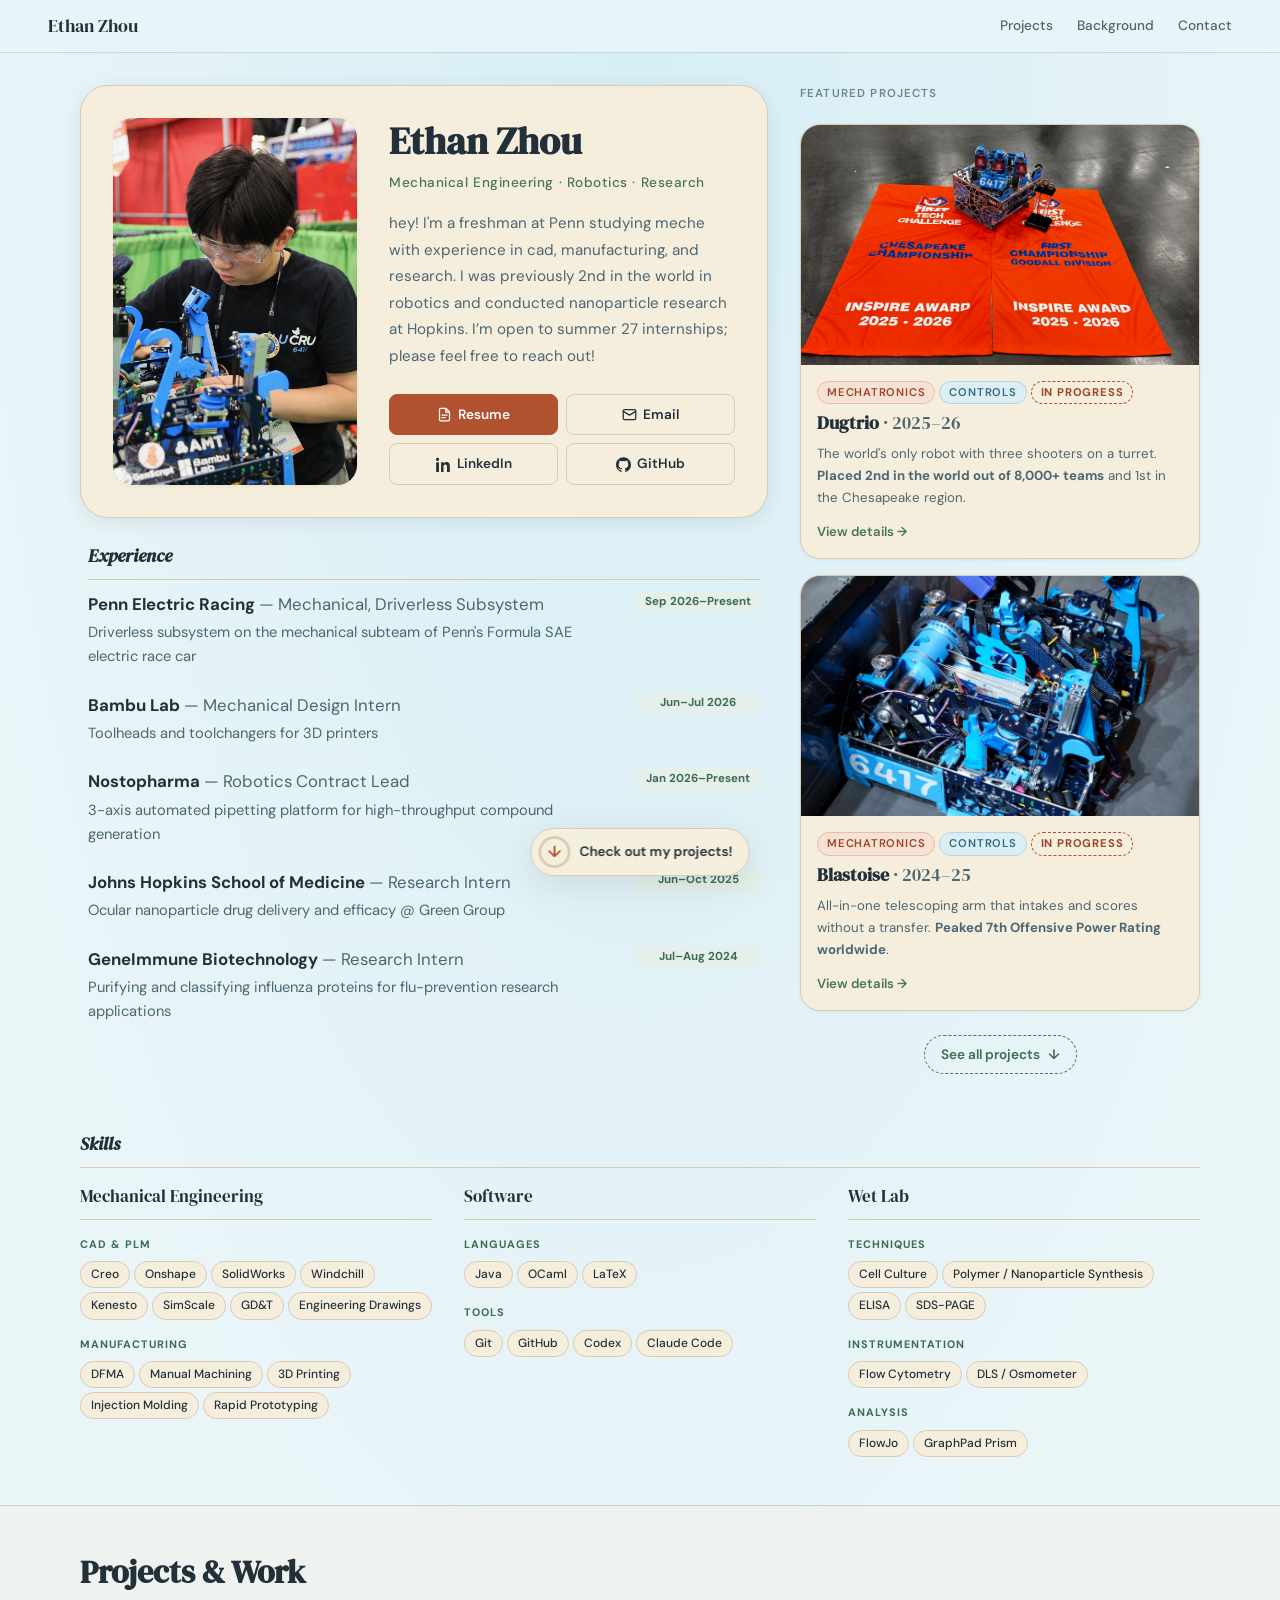
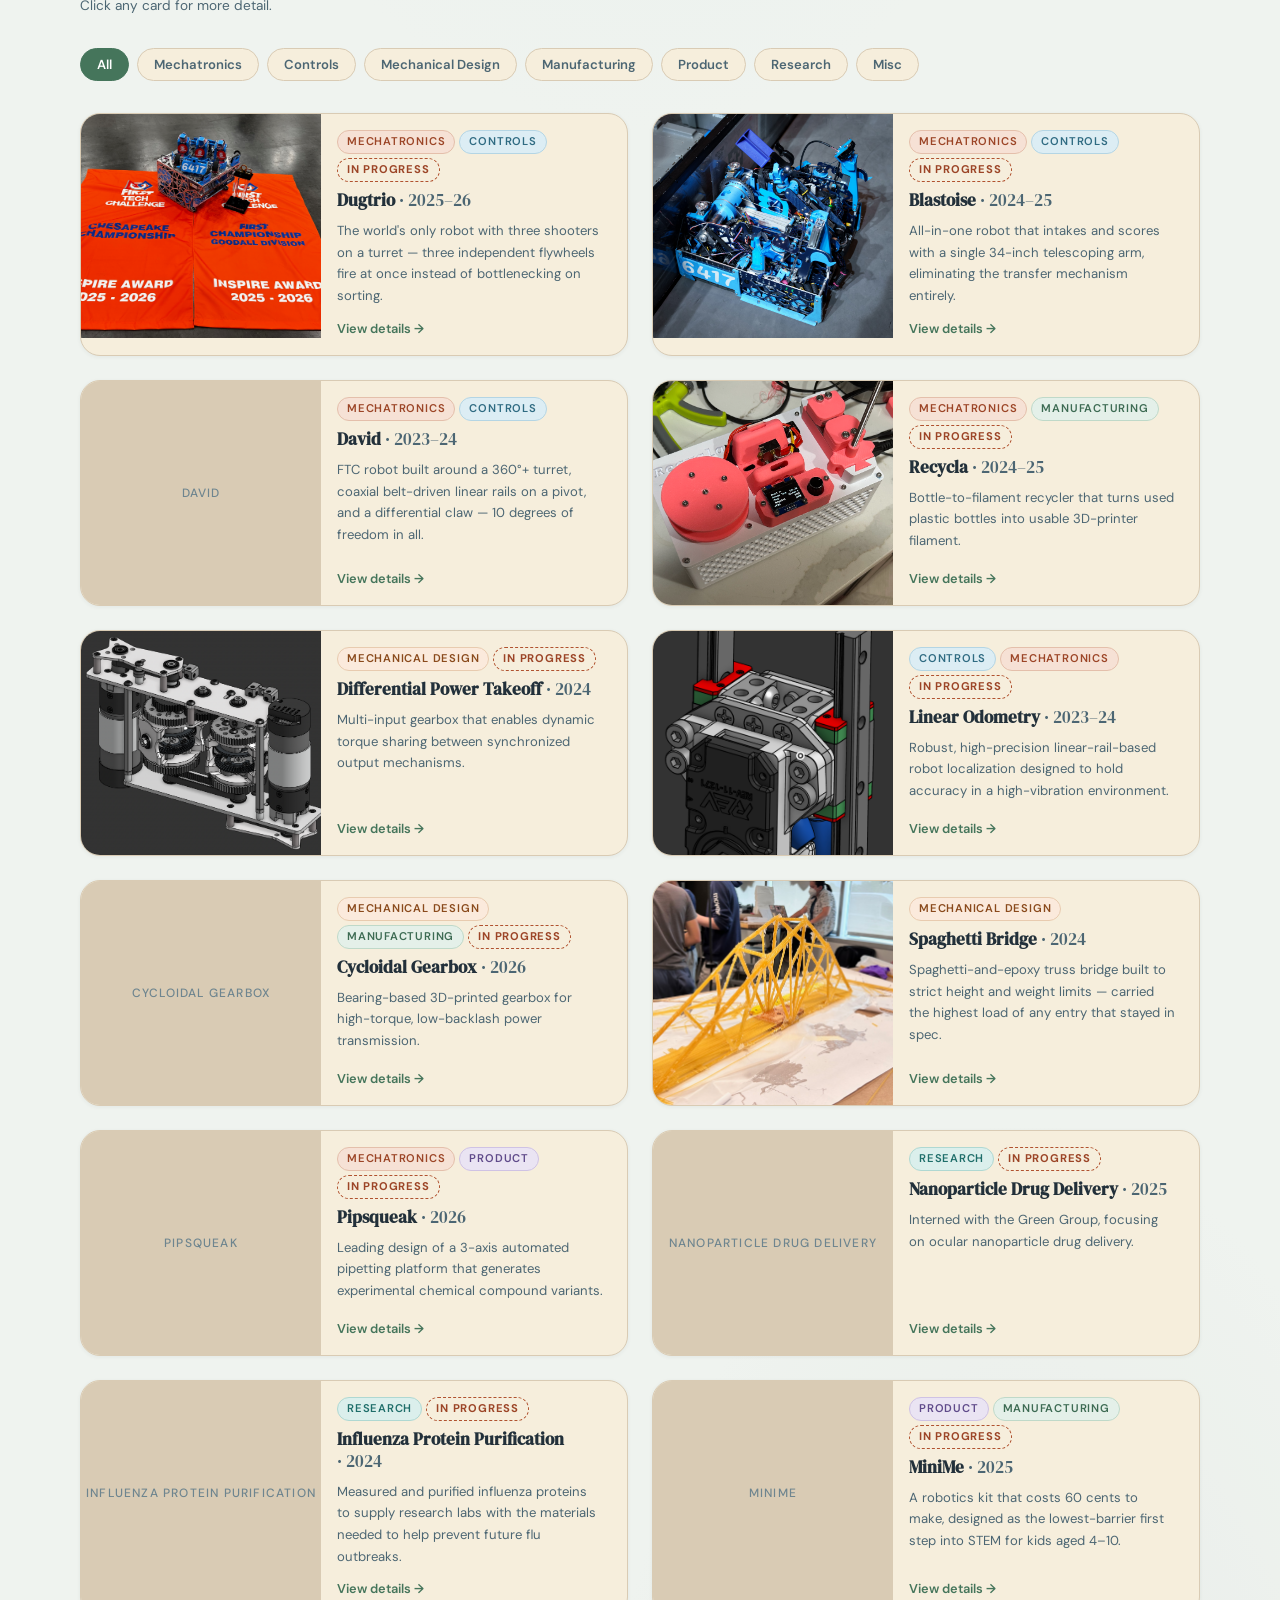
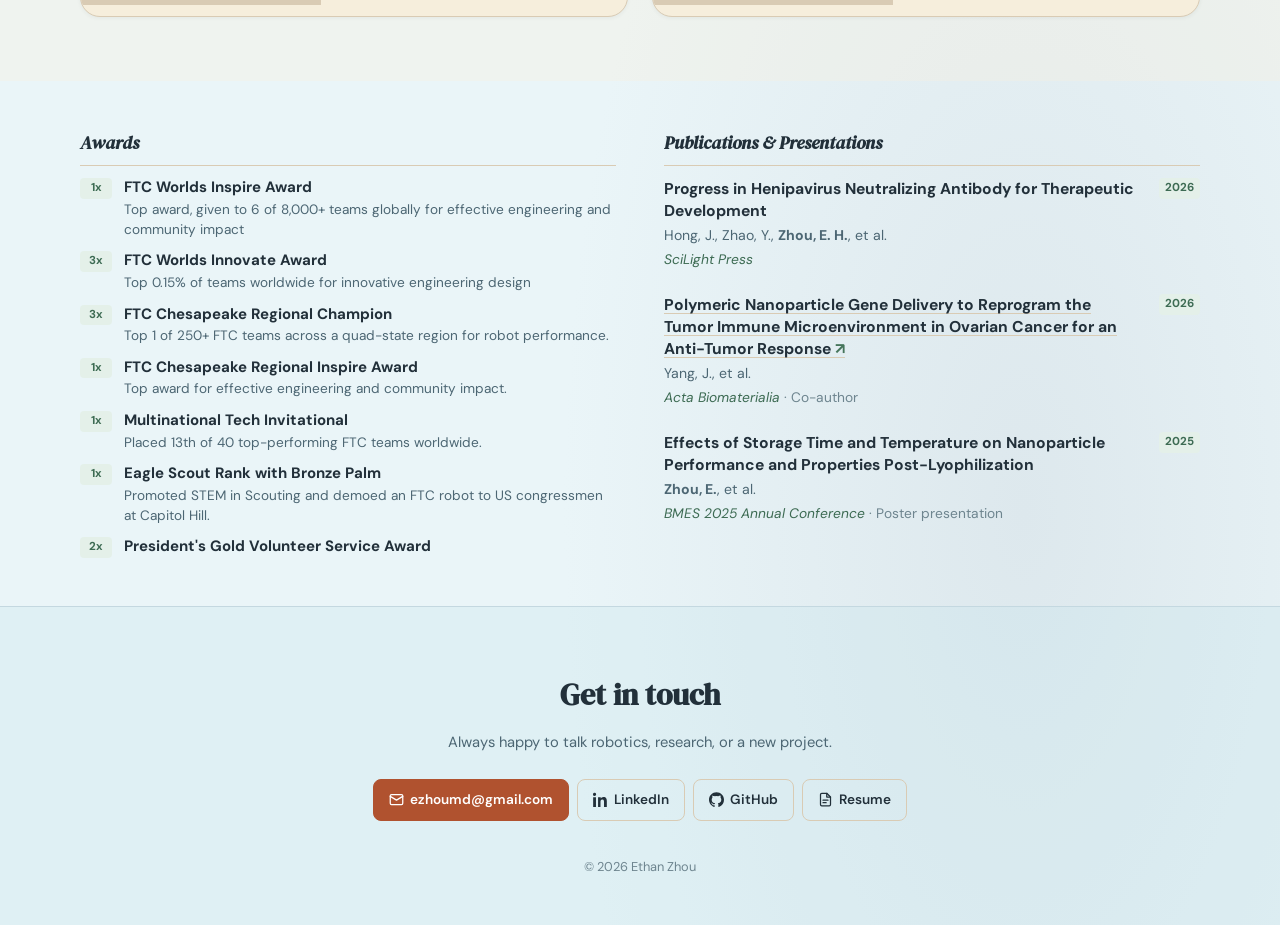
==== commit 12b47353: "Move awards and publications below the projects Projects are what an internship reader is looking fo" ====
--- a/index.html
+++ b/index.html
@@ -10,7 +10,7 @@
   <link rel="preconnect" href="https://fonts.gstatic.com" crossorigin />
   <link href="https://fonts.googleapis.com/css2?family=DM+Serif+Display:ital@0;1&family=DM+Sans:ital,opsz,wght@0,9..40,300;0,9..40,400;0,9..40,500;0,9..40,600;1,9..40,300&display=swap" rel="stylesheet" />
   <!-- Bump ?v= when you change style.css so browsers don't serve a cached copy -->
-  <link rel="stylesheet" href="style.css?v=31" />
+  <link rel="stylesheet" href="style.css?v=32" />
 </head>
 <body>
 
@@ -20,8 +20,8 @@
   <header class="site-header">
     <span class="header-name">Ethan Zhou</span>
     <nav class="header-nav" aria-label="Page sections">
+      <a href="#projects">Projects</a>
       <a href="#background">Background</a>
-      <a href="#projects">Projects</a>
       <a href="#contact">Contact</a>
     </nav>
   </header>
@@ -163,113 +163,9 @@
     <!-- ============================================================
          CREDENTIALS — education / experience / awards / publications / skills
     ============================================================ -->
-    <section class="credentials" id="background" aria-labelledby="background-heading">
-      <h2 class="visually-hidden" id="background-heading">Background</h2>
-
-      <div class="credentials-grid">
-
-        <!-- Awards -->
-        <div class="cred-block">
-          <h3 class="cred-heading">Awards</h3>
-          <ul class="award-list">
-
-            <li>
-              <span class="cred-year award-count">1x</span>
-              <div class="award-main">
-                <h4 class="award-name">FTC Worlds Inspire Award</h4>
-                <p class="award-desc">Top award, given to 6 of 8,000+ teams globally for effective engineering and community impact</p>
-              </div>
-            </li>
-
-            <li>
-              <span class="cred-year award-count">3x</span>
-              <div class="award-main">
-                <h4 class="award-name">FTC Worlds Innovate Award</h4>
-                <p class="award-desc">Top 0.15% of teams worldwide for innovative engineering design</p>
-              </div>
-            </li>
-
-            <li>
-              <span class="cred-year award-count">3x</span>
-              <div class="award-main">
-                <h4 class="award-name">FTC Chesapeake Regional Champion</h4>
-                <p class="award-desc">Top 1 of 250+ FTC teams across a quad-state region for robot performance.</p>
-              </div>
-            </li>
-
-            <li>
-              <span class="cred-year award-count">1x</span>
-              <div class="award-main">
-                <h4 class="award-name">FTC Chesapeake Regional Inspire Award</h4>
-                <p class="award-desc">Top award for effective engineering and community impact.</p>
-              </div>
-            </li>
-
-            <li>
-              <span class="cred-year award-count">1x</span>
-              <div class="award-main">
-                <h4 class="award-name">Multinational Tech Invitational</h4>
-                <p class="award-desc">Placed 13th of 40 top-performing FTC teams worldwide.</p>
-              </div>
-            </li>
-
-            <li>
-              <span class="cred-year award-count">1x</span>
-              <div class="award-main">
-                <h4 class="award-name">Eagle Scout Rank with Bronze Palm</h4>
-                <p class="award-desc">Promoted STEM in Scouting and demoed an FTC robot to US congressmen at Capitol Hill.</p>
-              </div>
-            </li>
-
-            <li>
-              <span class="cred-year award-count">2x</span>
-              <div class="award-main">
-                <h4 class="award-name">President's Gold Volunteer Service Award</h4>
-              </div>
-            </li>
-
-          </ul>
-        </div>
-
-        <!-- Publications
-             ↓↓↓ To link a publication, paste your Google Drive (or DOI) URL
-             inside the quotes of that item's data-link="" attribute. The title
-             becomes the link. Leave it empty and it renders as plain text. ↓↓↓ -->
-        <div class="cred-block">
-          <h3 class="cred-heading">Publications &amp; Presentations</h3>
-          <ul class="pub-list">
-
-            <li data-link="">
-              <div class="pub-main">
-                <h4 class="pub-title">Progress in Henipavirus Neutralizing Antibody for Therapeutic Development</h4>
-                <p class="pub-authors">Hong, J., Zhao, Y., <strong>Zhou, E. H.</strong>, et al.</p>
-                <p class="pub-venue">SciLight Press</p>
-              </div>
-              <span class="cred-year pub-date">2026</span>
-            </li>
-
-            <li data-link="https://www.sciencedirect.com/science/article/pii/S1742706126007075">
-              <div class="pub-main">
-                <h4 class="pub-title">Polymeric Nanoparticle Gene Delivery to Reprogram the Tumor Immune Microenvironment in Ovarian Cancer for an Anti-Tumor Response</h4>
-                <p class="pub-authors">Yang, J., et al.</p>
-                <p class="pub-venue">Acta Biomaterialia <span class="pub-status">&middot; Co-author</span></p>
-              </div>
-              <span class="cred-year pub-date">2026</span>
-            </li>
-
-            <li data-link="">
-              <div class="pub-main">
-                <h4 class="pub-title">Effects of Storage Time and Temperature on Nanoparticle Performance and Properties Post-Lyophilization</h4>
-                <p class="pub-authors"><strong>Zhou, E.</strong>, et al.</p>
-                <p class="pub-venue">BMES 2025 Annual Conference <span class="pub-status">&middot; Poster presentation</span></p>
-              </div>
-              <span class="cred-year pub-date">2025</span>
-            </li>
-
-          </ul>
-        </div>
-
-      </div><!-- /credentials-grid -->
+    <section class="credentials skills-section" id="skills" aria-labelledby="skills-heading">
+      <h2 class="visually-hidden" id="skills-heading">Skills</h2>
+
 
       <!-- Skills — full-width band so each domain gets room for subsections -->
       <div class="skills-block">
@@ -395,6 +291,118 @@
       <!-- Empty state (shown when filter has no results) -->
       <p class="projects-empty" id="projects-empty" hidden>No projects in this category yet.</p>
 
+    </section>
+
+    <!-- ============================================================
+         BACKGROUND — awards and publications, after the projects
+    ============================================================ -->
+    <section class="credentials background-section" id="background" aria-labelledby="background-heading">
+      <h2 class="visually-hidden" id="background-heading">Background</h2>
+
+      <div class="credentials-grid">
+
+        <!-- Awards -->
+        <div class="cred-block">
+          <h3 class="cred-heading">Awards</h3>
+          <ul class="award-list">
+
+            <li>
+              <span class="cred-year award-count">1x</span>
+              <div class="award-main">
+                <h4 class="award-name">FTC Worlds Inspire Award</h4>
+                <p class="award-desc">Top award, given to 6 of 8,000+ teams globally for effective engineering and community impact</p>
+              </div>
+            </li>
+
+            <li>
+              <span class="cred-year award-count">3x</span>
+              <div class="award-main">
+                <h4 class="award-name">FTC Worlds Innovate Award</h4>
+                <p class="award-desc">Top 0.15% of teams worldwide for innovative engineering design</p>
+              </div>
+            </li>
+
+            <li>
+              <span class="cred-year award-count">3x</span>
+              <div class="award-main">
+                <h4 class="award-name">FTC Chesapeake Regional Champion</h4>
+                <p class="award-desc">Top 1 of 250+ FTC teams across a quad-state region for robot performance.</p>
+              </div>
+            </li>
+
+            <li>
+              <span class="cred-year award-count">1x</span>
+              <div class="award-main">
+                <h4 class="award-name">FTC Chesapeake Regional Inspire Award</h4>
+                <p class="award-desc">Top award for effective engineering and community impact.</p>
+              </div>
+            </li>
+
+            <li>
+              <span class="cred-year award-count">1x</span>
+              <div class="award-main">
+                <h4 class="award-name">Multinational Tech Invitational</h4>
+                <p class="award-desc">Placed 13th of 40 top-performing FTC teams worldwide.</p>
+              </div>
+            </li>
+
+            <li>
+              <span class="cred-year award-count">1x</span>
+              <div class="award-main">
+                <h4 class="award-name">Eagle Scout Rank with Bronze Palm</h4>
+                <p class="award-desc">Promoted STEM in Scouting and demoed an FTC robot to US congressmen at Capitol Hill.</p>
+              </div>
+            </li>
+
+            <li>
+              <span class="cred-year award-count">2x</span>
+              <div class="award-main">
+                <h4 class="award-name">President's Gold Volunteer Service Award</h4>
+              </div>
+            </li>
+
+          </ul>
+        </div>
+
+        <!-- Publications
+             ↓↓↓ To link a publication, paste your Google Drive (or DOI) URL
+             inside the quotes of that item's data-link="" attribute. The title
+             becomes the link. Leave it empty and it renders as plain text. ↓↓↓ -->
+        <div class="cred-block">
+          <h3 class="cred-heading">Publications &amp; Presentations</h3>
+          <ul class="pub-list">
+
+            <li data-link="">
+              <div class="pub-main">
+                <h4 class="pub-title">Progress in Henipavirus Neutralizing Antibody for Therapeutic Development</h4>
+                <p class="pub-authors">Hong, J., Zhao, Y., <strong>Zhou, E. H.</strong>, et al.</p>
+                <p class="pub-venue">SciLight Press</p>
+              </div>
+              <span class="cred-year pub-date">2026</span>
+            </li>
+
+            <li data-link="https://www.sciencedirect.com/science/article/pii/S1742706126007075">
+              <div class="pub-main">
+                <h4 class="pub-title">Polymeric Nanoparticle Gene Delivery to Reprogram the Tumor Immune Microenvironment in Ovarian Cancer for an Anti-Tumor Response</h4>
+                <p class="pub-authors">Yang, J., et al.</p>
+                <p class="pub-venue">Acta Biomaterialia <span class="pub-status">&middot; Co-author</span></p>
+              </div>
+              <span class="cred-year pub-date">2026</span>
+            </li>
+
+            <li data-link="">
+              <div class="pub-main">
+                <h4 class="pub-title">Effects of Storage Time and Temperature on Nanoparticle Performance and Properties Post-Lyophilization</h4>
+                <p class="pub-authors"><strong>Zhou, E.</strong>, et al.</p>
+                <p class="pub-venue">BMES 2025 Annual Conference <span class="pub-status">&middot; Poster presentation</span></p>
+              </div>
+              <span class="cred-year pub-date">2025</span>
+            </li>
+
+          </ul>
+        </div>
+
+      </div><!-- /credentials-grid -->
     </section>
 
   </main>
--- a/style.css
+++ b/style.css
@@ -1836,3 +1836,15 @@
 @media (prefers-reduced-motion: reduce) {
   .jump-pill, .see-all-arrow { animation: none; }
 }
+
+
+/* Skills now opens its own section above the projects, so the top margin
+   it used when it sat beneath the awards grid is no longer needed. */
+.skills-section .skills-block {
+  margin-top: 0;
+}
+
+/* Awards + publications sit after the projects now */
+.background-section {
+  padding-top: var(--s7);
+}
